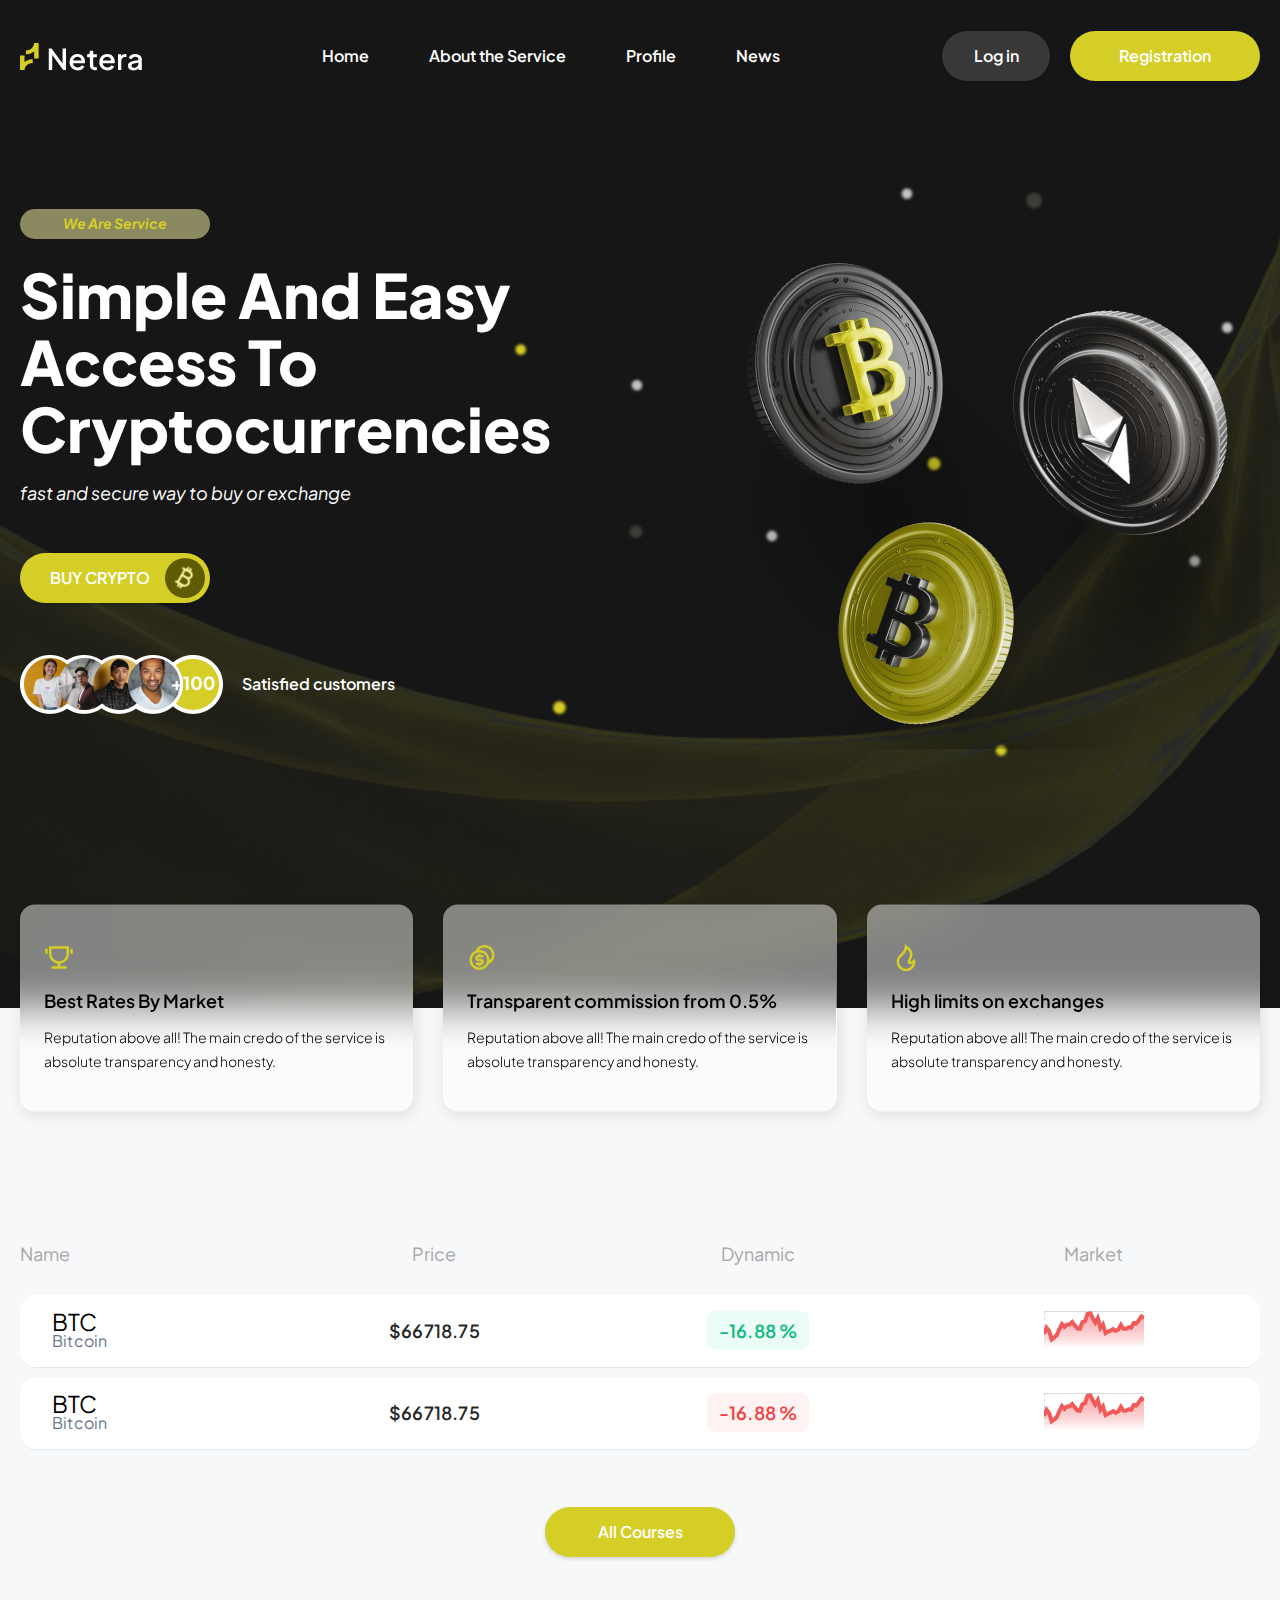
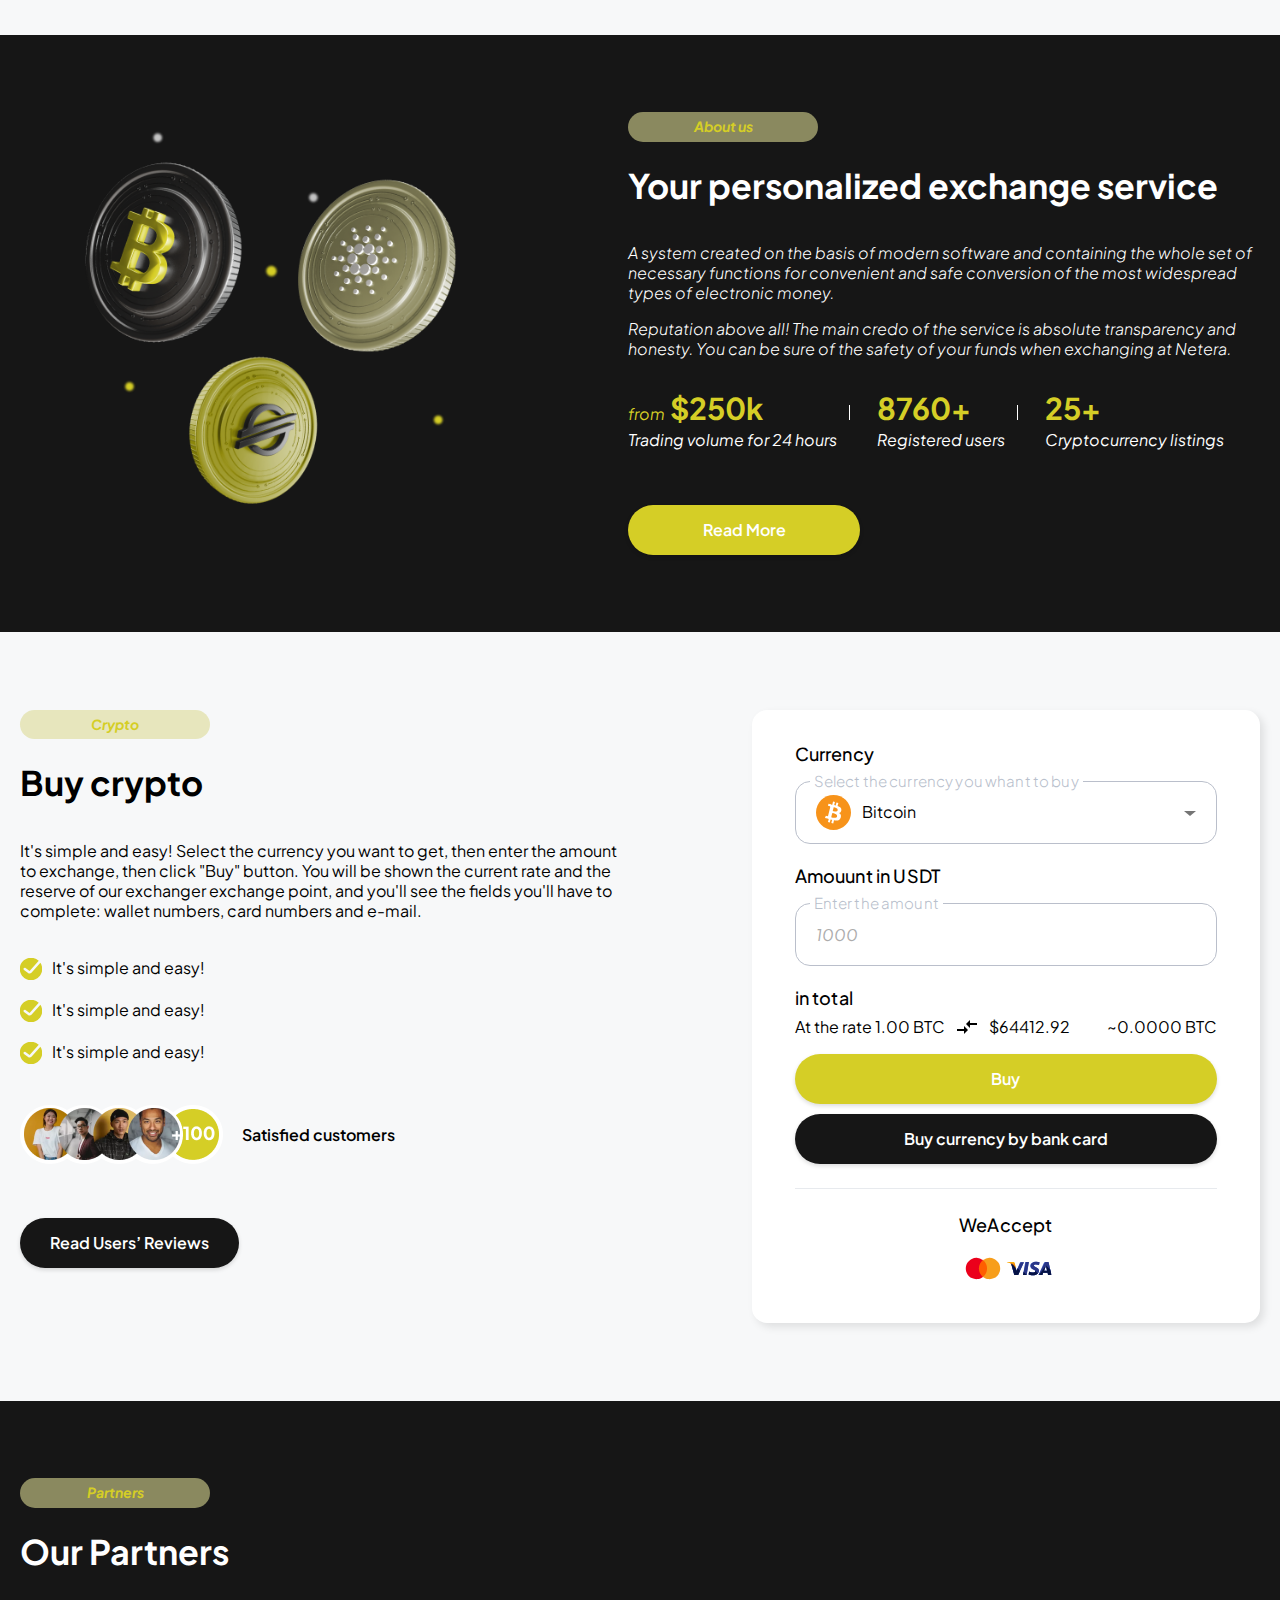
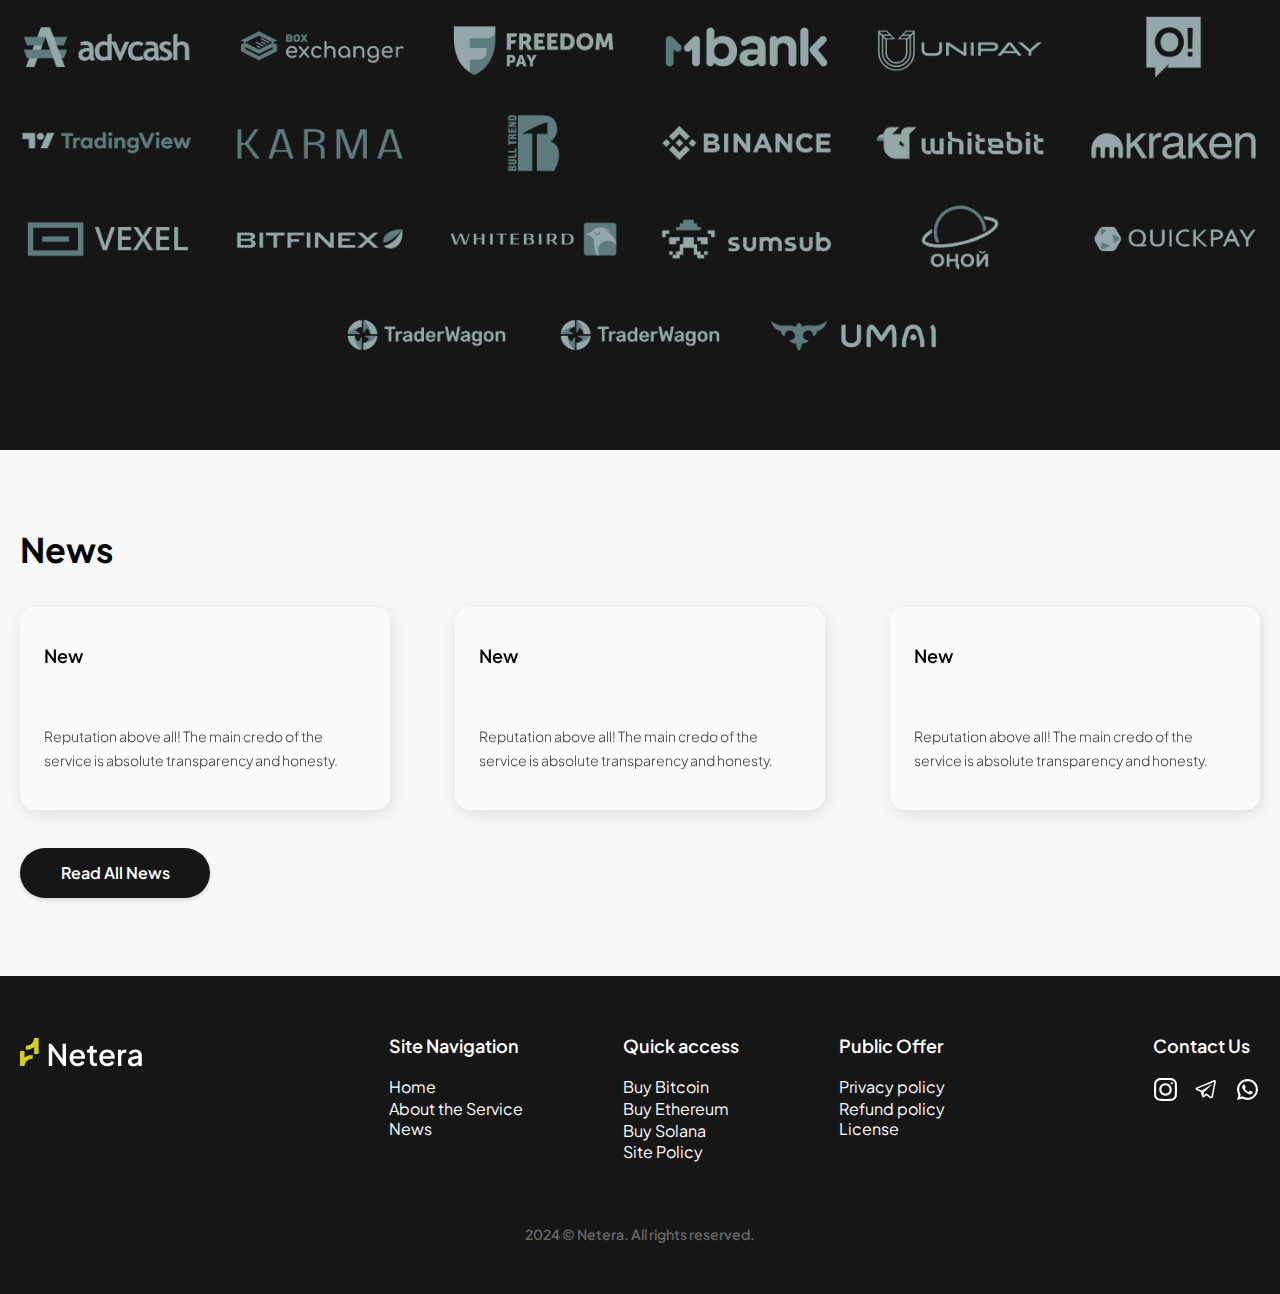
==== index.html @ 4fa1f3eb "first commit" ====
<!DOCTYPE html>

<head>
    <title>Netera</title>
    <meta name="viewport" content="width=device-width initial-scale=1.0 shrink-to-fit=no" charset="utf-8">
    <meta name="description" content="">

    <link rel="canonical" href="" />
    <link rel="stylesheet" href="assets/css/font.css">
    <link rel="stylesheet" href="assets/css/style.css">

</head>

<body>
    <header class="header nav-block">
        <div class="container">
            <div class="header__wrap w-100 d-flex al-center jc-sb">
                <a class="logo d-flex al-center" href="/">
                    <img src="assets/images/logo/logo.svg" title="" alt="" class="logo-img" />
                </a>
                <div class="menu-wrap">
                    <a href="/index.html" class="logo visible-m">
                        <img src="assets/images/logo/logo.svg" title="" alt="" class="logo-pic">
                    </a>

                    <div class="menu__inner d-flex jc-sb">
                        <nav class="menu">
                            <ul class="menu-list d-flex al-center">
                                <li class="menu-item"><a href="/index.html" class="menu-item__link">Home</a></li>
                                <li class="menu-item"><a href="/about.html" class="menu-item__link">About the
                                        Service</a>
                                </li>
                                <li class="menu-item"><a href="/profile.html" class="menu-item__link">Profile</a></li>
                                <li class="menu-item"><a href="#!" class="menu-item__link">News</a></li>
                            </ul>
                        </nav>
                        <div class="header__nav-close header-close">
                            <span class="header__nav-close-line close-line"></span>
                            <span class="header__nav-close-line close-line"></span>
                        </div>
                    </div>
                    <div class="btns-wrap visible-m">
                        <a href="/login.html" class="btn btn-login">
                            Log in
                        </a>
                        <a href="/registration.html" class="btn btn--yellow">
                            Registration
                        </a>
                    </div>
                </div>
                <div class="btns-wrap hidden-m">
                    <a href="/login.html" class="btn btn-login">
                        Log in
                    </a>
                    <a href="/registration.html" class="btn btn--yellow">
                        Registration
                    </a>
                </div>
                <div class="header__burger burger">
                    <span></span>
                </div>
            </div>
        </div>
    </header>

    <main class="page page-main">
        <section class="section section-top">
            <div class="container">
                <div class="section-top__inner d-flex">
                    <div class="section-top__col col-41 col-100-m">
                        <div class="subtitle">
                            We Are Service
                        </div>
                        <h1 class="section-top__title">Simple and easy access to cryptocurrencies</h1>
                        <div class="section-top__text">
                            fast and secure way to buy or exchange
                        </div>
                        <a href="#buy-crypto" class="btn btn--yellow btn--crypto">
                            BUY CRYPTO
                        </a>
                        <div class="customers__wrap d-flex al-center">
                            <div class="customers__pic-wrap">
                                <img src="assets/images/main-page/customers.png" alt="" title="">
                            </div>
                            <div class="customers__text"> Satisfied customers
                            </div>
                        </div>
                    </div>
                    <div class="section-top__col col-59 col-100-m">
                        <img src="assets/images/main-page/coins.png" alt="" title="">
                    </div>
                </div>
            </div>
        </section>

        <section class="section section-tizers theme-light">
            <div class="container">
                <div class="section-tizer__inner tizers-wrap">
                    <div class="tizer-item card d-flex jc-center col-100-m">
                        <div class="tizer-item__pic-wrap">
                            <svg width="30" height="30" viewBox="0 0 30 30" fill="none"
                                xmlns="http://www.w3.org/2000/svg">
                                <g clip-path="url(#clip0_40_122)">
                                    <path
                                        d="M16.25 21.1725V23.75H22.5V26.25H7.5V23.75H13.75V21.1725C11.3334 20.8678 9.11102 19.6916 7.5 17.8647C5.88898 16.0378 5.00004 13.6858 5 11.25V3.75H25V11.25C25 13.6858 24.111 16.0378 22.5 17.8647C20.889 19.6916 18.6666 20.8678 16.25 21.1725ZM7.5 6.25V11.25C7.5 13.2391 8.29018 15.1468 9.6967 16.5533C11.1032 17.9598 13.0109 18.75 15 18.75C16.9891 18.75 18.8968 17.9598 20.3033 16.5533C21.7098 15.1468 22.5 13.2391 22.5 11.25V6.25H7.5ZM1.25 6.25H3.75V11.25H1.25V6.25ZM26.25 6.25H28.75V11.25H26.25V6.25Z"
                                        fill="#D5CE26" />
                                </g>
                                <defs>
                                    <clipPath id="clip0_40_122">
                                        <rect width="30" height="30" fill="white" />
                                    </clipPath>
                                </defs>
                            </svg>
                        </div>
                        <div class="tizer-item__title">
                            Best Rates By Market
                        </div>
                        <div class="tizer-item__text">
                            Reputation above all! The main credo of the service is absolute transparency and honesty.
                        </div>
                    </div>
                    <div class="tizer-item card d-flex jc-center col-100-m">
                        <div class="tizer-item__pic-wrap">
                            <svg width="30" height="30" viewBox="0 0 30 30" fill="none"
                                xmlns="http://www.w3.org/2000/svg">
                                <g clip-path="url(#clip0_40_126)">
                                    <path
                                        d="M17.5 2.5C19.7874 2.49891 22.0061 3.28208 23.786 4.71891C25.5659 6.15573 26.7994 8.15935 27.2808 10.3956C27.7622 12.6318 27.4623 14.9655 26.4313 17.0074C25.4002 19.0493 23.7003 20.6761 21.615 21.6163C20.9484 23.0899 19.9344 24.3799 18.6598 25.3755C17.3852 26.3712 15.8882 27.0429 14.297 27.3329C12.7058 27.623 11.0681 27.5228 9.52416 27.0409C7.98024 26.559 6.57625 25.7098 5.43259 24.5661C4.28894 23.4225 3.43975 22.0185 2.95785 20.4745C2.47595 18.9306 2.37573 17.2929 2.66578 15.7017C2.95583 14.1106 3.62749 12.6135 4.62317 11.3389C5.61884 10.0644 6.90882 9.05031 8.38245 8.38375C9.17513 6.62986 10.4569 5.14188 12.0741 4.09826C13.6913 3.05464 15.5753 2.4997 17.5 2.5ZM12.5 10C11.515 10 10.5398 10.194 9.62983 10.5709C8.71989 10.9478 7.89309 11.5003 7.19665 12.1967C6.50021 12.8931 5.94777 13.7199 5.57086 14.6299C5.19395 15.5398 4.99996 16.5151 4.99996 17.5C4.99996 18.4849 5.19395 19.4602 5.57086 20.3701C5.94777 21.2801 6.50021 22.1069 7.19665 22.8033C7.89309 23.4997 8.71989 24.0522 9.62983 24.4291C10.5398 24.806 11.515 25 12.5 25C14.4891 25 16.3967 24.2098 17.8033 22.8033C19.2098 21.3968 20 19.4891 20 17.5C20 15.5109 19.2098 13.6032 17.8033 12.1967C16.3967 10.7902 14.4891 10 12.5 10ZM13.75 11.25V12.5H16.25V15H11.25C11.0938 14.9997 10.9431 15.0579 10.8277 15.1631C10.7123 15.2684 10.6405 15.413 10.6264 15.5685C10.6122 15.7241 10.6569 15.8793 10.7515 16.0035C10.8461 16.1278 10.9838 16.2122 11.1375 16.24L11.25 16.25H13.75C14.5788 16.25 15.3736 16.5792 15.9597 17.1653C16.5457 17.7513 16.875 18.5462 16.875 19.375C16.875 20.2038 16.5457 20.9987 15.9597 21.5847C15.3736 22.1708 14.5788 22.5 13.75 22.5V23.75H11.25V22.5H8.74995V20H13.75C13.9061 20.0003 14.0568 19.9421 14.1722 19.8369C14.2876 19.7316 14.3594 19.587 14.3735 19.4315C14.3877 19.2759 14.343 19.1207 14.2484 18.9965C14.1538 18.8722 14.0161 18.7878 13.8625 18.76L13.75 18.75H11.25C10.4212 18.75 9.6263 18.4208 9.04025 17.8347C8.4542 17.2487 8.12495 16.4538 8.12495 15.625C8.12495 14.7962 8.4542 14.0013 9.04025 13.4153C9.6263 12.8292 10.4212 12.5 11.25 12.5V11.25H13.75ZM17.5 5C16.4408 4.99876 15.3935 5.22243 14.4272 5.6562C13.461 6.08998 12.5979 6.72397 11.895 7.51625C13.3078 7.43048 14.7227 7.64562 16.0462 8.14743C17.3697 8.64925 18.5716 9.42631 19.5724 10.4272C20.5732 11.4281 21.3501 12.6301 21.8518 13.9537C22.3534 15.2772 22.5684 16.6922 22.4825 18.105C23.619 17.0945 24.4215 15.7624 24.7835 14.2854C25.1455 12.8083 25.0499 11.2561 24.5095 9.83465C23.969 8.41316 23.0092 7.18955 21.7574 6.3261C20.5055 5.46266 19.0207 5.00018 17.5 5Z"
                                        fill="#D5CE26" />
                                </g>
                                <defs>
                                    <clipPath id="clip0_40_126">
                                        <rect width="30" height="30" fill="white" />
                                    </clipPath>
                                </defs>
                            </svg>
                        </div>
                        <div class="tizer-item__title">
                            Transparent commission from 0.5%
                        </div>
                        <div class="tizer-item__text">
                            Reputation above all! The main credo of the service is absolute transparency and honesty.
                        </div>
                    </div>
                    <div class="tizer-item card d-flex jc-center col-100-m">
                        <div class="tizer-item__pic-wrap">
                            <svg width="30" height="30" viewBox="0 0 30 30" fill="none"
                                xmlns="http://www.w3.org/2000/svg">
                                <g clip-path="url(#clip0_40_130)">
                                    <path
                                        d="M14.9999 28.75C17.4863 28.75 19.8709 27.7623 21.6291 26.0041C23.3872 24.246 24.3749 21.8614 24.3749 19.375C24.3749 18.2925 24.0874 17.2537 23.7499 16.2875C21.6662 18.3462 20.0837 19.375 18.9999 19.375C23.9937 10.625 21.2499 6.875 13.7499 1.875C14.3749 8.125 10.2549 10.9675 8.57743 12.5462C7.20909 13.8333 6.25898 15.5018 5.85029 17.3354C5.4416 19.169 5.59317 21.083 6.28537 22.8294C6.97756 24.5758 8.17845 26.0739 9.73232 27.1296C11.2862 28.1853 13.1214 28.7498 14.9999 28.75ZM15.8874 6.54375C19.9387 9.98125 19.9587 12.6525 16.8287 18.1362C15.8774 19.8025 17.0812 21.875 18.9999 21.875C19.8599 21.875 20.7299 21.625 21.6487 21.1312C21.3764 22.16 20.8689 23.1114 20.1664 23.9107C19.4638 24.71 18.5853 25.3353 17.6 25.7373C16.6147 26.1394 15.5496 26.3072 14.4884 26.2276C13.4272 26.148 12.399 25.8232 11.4847 25.2786C10.5704 24.7341 9.795 23.9848 9.21954 23.0896C8.64408 22.1945 8.28428 21.178 8.16846 20.1201C8.05264 19.0623 8.18397 17.992 8.5521 16.9935C8.92024 15.9951 9.51513 15.0957 10.2899 14.3662C10.4474 14.2187 11.2462 13.51 11.2812 13.4787C11.8112 13.0037 12.2474 12.5825 12.6787 12.1212C14.2162 10.4737 15.3212 8.64625 15.8862 6.54375H15.8874Z"
                                        fill="#D5CE26" />
                                </g>
                                <defs>
                                    <clipPath id="clip0_40_130">
                                        <rect width="30" height="30" fill="white" />
                                    </clipPath>
                                </defs>
                            </svg>
                        </div>
                        <div class="tizer-item__title">
                            High limits on exchanges
                        </div>
                        <div class="tizer-item__text">
                            Reputation above all! The main credo of the service is absolute transparency and honesty.
                        </div>
                    </div>
                </div>
            </div>
        </section>

        <section class="section section-courses theme-light">
            <div class="container">
                <div class="section-courses__inner">
                    <div class="section-courses__table-wrap">
                        <table class="table-courses">
                            <thead>
                                <tr class="">
                                    <th class="table-courses__title">Name</th>
                                    <th class="table-courses__title">Price</th>
                                    <th class="table-courses__title">Dynamic</th>
                                    <th class="table-courses__title">Market</th>
                                </tr>
                            </thead>
                            <tbody>
                                <tr>
                                    <td>
                                        <a href="#!" class="table-courses__name-wrap d-flex">
                                            <div class="table-courses__pic-wrap"><img
                                                    src="https://api.netex.kg/uploads/icons/methods/btc.svg" alt="">
                                            </div>
                                            <div class="table-courses__name-inner">
                                                <span>BTC</span>
                                                Bitcoin
                                            </div>
                                        </a>
                                    </td>
                                    <td>
                                        <p class="table-courses__price">$66718.75</p>
                                    </td>
                                    <td>
                                        <p class="table-courses__dinamic green">-16.88 %</p>
                                    </td>
                                    <td class="schedule">
                                        <svg id="SvgjsSvg1001" width="100" height="37"
                                            xmlns="http://www.w3.org/2000/svg" version="1.1"
                                            xmlns:xlink="http://www.w3.org/1999/xlink" xmlns:svgjs="http://svgjs.dev"
                                            class="apexcharts-svg" xmlns:data="ApexChartsNS" transform="translate(0, 0)"
                                            style="background: transparent;">
                                            <g id="SvgjsG1003" class="apexcharts-inner apexcharts-graphical"
                                                transform="translate(0, 0)">
                                                <defs id="SvgjsDefs1002">
                                                    <clipPath id="gridRectMaskxze1q8pul">
                                                        <rect id="SvgjsRect1009" width="108" height="41" x="-4" y="-2"
                                                            rx="0" ry="0" opacity="1" stroke-width="0" stroke="none"
                                                            stroke-dasharray="0" fill="#fff"></rect>
                                                    </clipPath>
                                                    <clipPath id="forecastMaskxze1q8pul"></clipPath>
                                                    <clipPath id="nonForecastMaskxze1q8pul"></clipPath>
                                                    <clipPath id="gridRectMarkerMaskxze1q8pul">
                                                        <rect id="SvgjsRect1010" width="104" height="41" x="-2" y="-2"
                                                            rx="0" ry="0" opacity="1" stroke-width="0" stroke="none"
                                                            stroke-dasharray="0" fill="#fff"></rect>
                                                    </clipPath>
                                                    <linearGradient id="SvgjsLinearGradient1015" x1="0" y1="0" x2="0"
                                                        y2="1">
                                                        <stop id="SvgjsStop1016" stop-opacity="0.7"
                                                            stop-color="rgba(241,90,90,0.7)" offset="0"></stop>
                                                        <stop id="SvgjsStop1017" stop-opacity="0.9"
                                                            stop-color="rgba(255,255,255,0.9)" offset="1"></stop>
                                                        <stop id="SvgjsStop1018" stop-opacity="0.9"
                                                            stop-color="rgba(255,255,255,0.9)" offset="1"></stop>
                                                    </linearGradient>
                                                </defs>
                                                <line id="SvgjsLine1008" x1="0" y1="0" x2="0" y2="37" stroke="#b6b6b6"
                                                    stroke-dasharray="3" stroke-linecap="butt"
                                                    class="apexcharts-xcrosshairs" x="0" y="0" width="1" height="37"
                                                    fill="#b1b9c4" filter="none" fill-opacity="0.9" stroke-width="1">
                                                </line>
                                                <g id="SvgjsG1021" class="apexcharts-xaxis" transform="translate(0, 0)">
                                                    <g id="SvgjsG1022" class="apexcharts-xaxis-texts-g"
                                                        transform="translate(0, 4)"></g>
                                                </g>
                                                <g id="SvgjsG1064" class="apexcharts-grid">
                                                    <g id="SvgjsG1065" class="apexcharts-gridlines-horizontal"
                                                        style="display: none;">
                                                        <line id="SvgjsLine1067" x1="0" y1="0" x2="100" y2="0"
                                                            stroke="#e0e0e0" stroke-dasharray="0" stroke-linecap="butt"
                                                            class="apexcharts-gridline"></line>
                                                        <line id="SvgjsLine1068" x1="0" y1="7.4" x2="100" y2="7.4"
                                                            stroke="#e0e0e0" stroke-dasharray="0" stroke-linecap="butt"
                                                            class="apexcharts-gridline"></line>
                                                        <line id="SvgjsLine1069" x1="0" y1="14.8" x2="100" y2="14.8"
                                                            stroke="#e0e0e0" stroke-dasharray="0" stroke-linecap="butt"
                                                            class="apexcharts-gridline"></line>
                                                        <line id="SvgjsLine1070" x1="0" y1="22.200000000000003" x2="100"
                                                            y2="22.200000000000003" stroke="#e0e0e0"
                                                            stroke-dasharray="0" stroke-linecap="butt"
                                                            class="apexcharts-gridline"></line>
                                                        <line id="SvgjsLine1071" x1="0" y1="29.6" x2="100" y2="29.6"
                                                            stroke="#e0e0e0" stroke-dasharray="0" stroke-linecap="butt"
                                                            class="apexcharts-gridline"></line>
                                                        <line id="SvgjsLine1072" x1="0" y1="37" x2="100" y2="37"
                                                            stroke="#e0e0e0" stroke-dasharray="0" stroke-linecap="butt"
                                                            class="apexcharts-gridline"></line>
                                                    </g>
                                                    <g id="SvgjsG1066" class="apexcharts-gridlines-vertical"
                                                        style="display: none;"></g>
                                                    <line id="SvgjsLine1074" x1="0" y1="37" x2="100" y2="37"
                                                        stroke="transparent" stroke-dasharray="0" stroke-linecap="butt">
                                                    </line>
                                                    <line id="SvgjsLine1073" x1="0" y1="1" x2="0" y2="37"
                                                        stroke="transparent" stroke-dasharray="0" stroke-linecap="butt">
                                                    </line>
                                                </g>
                                                <g id="SvgjsG1011"
                                                    class="apexcharts-area-series apexcharts-plot-series">
                                                    <g id="SvgjsG1012" class="apexcharts-series" seriesName="price"
                                                        data:longestSeries="true" rel="1" data:realIndex="0">
                                                        <path id="SvgjsPath1019"
                                                            d="M0 37L0 23.076160000000527L2.564102564102564 16.82611999999972L5.128205128205128 20.193119999999908L7.692307692307692 28.36124000000018L10.256410256410255 26.440200000000914L12.82051282051282 24.03668000000107L15.384615384615383 17.999760000000606L17.94871794871795 12.978119999999763L20.51282051282051 15.864120000000185L23.076923076923077 13.45911999999953L25.64102564102564 13.45911999999953L28.205128205128204 11.052639999999883L30.769230769230766 14.421120000000883L33.333333333333336 17.308600000000297L35.8974358974359 17.788120000001072L38.46153846153846 11.052639999999883L41.02564102564102 10.090640000000349L43.58974358974359 2.8711999999995896L46.15384615384615 1.9077199999992445L48.717948717948715 7.204639999999927L51.28205128205128 11.535120000000461L53.84615384615385 7.203159999999116L56.41025641025641 16.82611999999972L58.97435897435897 13.45911999999953L61.53846153846153 22.115639999999985L64.1025641025641 20.674119999999675L66.66666666666667 19.71063999999933L69.23076923076923 18.17735999999968L71.7948717948718 19.71063999999933L74.35897435897435 18.529599999999846L76.92307692307692 13.940120000001116L79.48717948717949 17.78664000000026L82.05128205128204 17.788120000001072L84.61538461538461 16.346599999998944L87.17948717948718 16.82611999999972L89.74358974358974 12.016120000000228L92.3076923076923 12.497119999999995L94.87179487179486 9.128640000000814L97.43589743589743 5.447879999999714L100 7.203159999999116C100 7.203159999999116 100 37 100 37M100 7.203159999999116C100 7.203159999999116 100 7.203159999999116 100 7.203159999999116 "
                                                            fill="url(#SvgjsLinearGradient1015)" fill-opacity="1"
                                                            stroke-opacity="1" stroke-linecap="butt" stroke-width="0"
                                                            stroke-dasharray="0" class="apexcharts-area" index="0"
                                                            clip-path="url(#gridRectMaskxze1q8pul)"
                                                            pathTo="M 0 37L 0 23.076160000000527L 2.564102564102564 16.82611999999972L 5.128205128205128 20.193119999999908L 7.692307692307692 28.36124000000018L 10.256410256410255 26.440200000000914L 12.82051282051282 24.03668000000107L 15.384615384615383 17.999760000000606L 17.94871794871795 12.978119999999763L 20.51282051282051 15.864120000000185L 23.076923076923077 13.45911999999953L 25.64102564102564 13.45911999999953L 28.205128205128204 11.052639999999883L 30.769230769230766 14.421120000000883L 33.333333333333336 17.308600000000297L 35.8974358974359 17.788120000001072L 38.46153846153846 11.052639999999883L 41.02564102564102 10.090640000000349L 43.58974358974359 2.8711999999995896L 46.15384615384615 1.9077199999992445L 48.717948717948715 7.204639999999927L 51.28205128205128 11.535120000000461L 53.84615384615385 7.203159999999116L 56.41025641025641 16.82611999999972L 58.97435897435897 13.45911999999953L 61.53846153846153 22.115639999999985L 64.1025641025641 20.674119999999675L 66.66666666666667 19.71063999999933L 69.23076923076923 18.17735999999968L 71.7948717948718 19.71063999999933L 74.35897435897435 18.529599999999846L 76.92307692307692 13.940120000001116L 79.48717948717949 17.78664000000026L 82.05128205128204 17.788120000001072L 84.61538461538461 16.346599999998944L 87.17948717948718 16.82611999999972L 89.74358974358974 12.016120000000228L 92.3076923076923 12.497119999999995L 94.87179487179486 9.128640000000814L 97.43589743589743 5.447879999999714L 100 7.203159999999116L 100 37M 100 7.203159999999116z"
                                                            pathFrom="M -1 9627.4L -1 9627.4L 2.564102564102564 9627.4L 5.128205128205128 9627.4L 7.692307692307692 9627.4L 10.256410256410255 9627.4L 12.82051282051282 9627.4L 15.384615384615383 9627.4L 17.94871794871795 9627.4L 20.51282051282051 9627.4L 23.076923076923077 9627.4L 25.64102564102564 9627.4L 28.205128205128204 9627.4L 30.769230769230766 9627.4L 33.333333333333336 9627.4L 35.8974358974359 9627.4L 38.46153846153846 9627.4L 41.02564102564102 9627.4L 43.58974358974359 9627.4L 46.15384615384615 9627.4L 48.717948717948715 9627.4L 51.28205128205128 9627.4L 53.84615384615385 9627.4L 56.41025641025641 9627.4L 58.97435897435897 9627.4L 61.53846153846153 9627.4L 64.1025641025641 9627.4L 66.66666666666667 9627.4L 69.23076923076923 9627.4L 71.7948717948718 9627.4L 74.35897435897435 9627.4L 76.92307692307692 9627.4L 79.48717948717949 9627.4L 82.05128205128204 9627.4L 84.61538461538461 9627.4L 87.17948717948718 9627.4L 89.74358974358974 9627.4L 92.3076923076923 9627.4L 94.87179487179486 9627.4L 97.43589743589743 9627.4L 100 9627.4">
                                                        </path>
                                                        <path id="SvgjsPath1020"
                                                            d="M0 23.076160000000527L2.564102564102564 16.82611999999972L5.128205128205128 20.193119999999908L7.692307692307692 28.36124000000018L10.256410256410255 26.440200000000914L12.82051282051282 24.03668000000107L15.384615384615383 17.999760000000606L17.94871794871795 12.978119999999763L20.51282051282051 15.864120000000185L23.076923076923077 13.45911999999953L25.64102564102564 13.45911999999953L28.205128205128204 11.052639999999883L30.769230769230766 14.421120000000883L33.333333333333336 17.308600000000297L35.8974358974359 17.788120000001072L38.46153846153846 11.052639999999883L41.02564102564102 10.090640000000349L43.58974358974359 2.8711999999995896L46.15384615384615 1.9077199999992445L48.717948717948715 7.204639999999927L51.28205128205128 11.535120000000461L53.84615384615385 7.203159999999116L56.41025641025641 16.82611999999972L58.97435897435897 13.45911999999953L61.53846153846153 22.115639999999985L64.1025641025641 20.674119999999675L66.66666666666667 19.71063999999933L69.23076923076923 18.17735999999968L71.7948717948718 19.71063999999933L74.35897435897435 18.529599999999846L76.92307692307692 13.940120000001116L79.48717948717949 17.78664000000026L82.05128205128204 17.788120000001072L84.61538461538461 16.346599999998944L87.17948717948718 16.82611999999972L89.74358974358974 12.016120000000228L92.3076923076923 12.497119999999995L94.87179487179486 9.128640000000814L97.43589743589743 5.447879999999714L100 7.203159999999116C100 7.203159999999116 100 7.203159999999116 100 7.203159999999116 "
                                                            fill="none" fill-opacity="1" stroke="#f15a5a"
                                                            stroke-opacity="1" stroke-linecap="butt" stroke-width="4"
                                                            stroke-dasharray="0" class="apexcharts-area" index="0"
                                                            clip-path="url(#gridRectMaskxze1q8pul)"
                                                            pathTo="M 0 23.076160000000527L 2.564102564102564 16.82611999999972L 5.128205128205128 20.193119999999908L 7.692307692307692 28.36124000000018L 10.256410256410255 26.440200000000914L 12.82051282051282 24.03668000000107L 15.384615384615383 17.999760000000606L 17.94871794871795 12.978119999999763L 20.51282051282051 15.864120000000185L 23.076923076923077 13.45911999999953L 25.64102564102564 13.45911999999953L 28.205128205128204 11.052639999999883L 30.769230769230766 14.421120000000883L 33.333333333333336 17.308600000000297L 35.8974358974359 17.788120000001072L 38.46153846153846 11.052639999999883L 41.02564102564102 10.090640000000349L 43.58974358974359 2.8711999999995896L 46.15384615384615 1.9077199999992445L 48.717948717948715 7.204639999999927L 51.28205128205128 11.535120000000461L 53.84615384615385 7.203159999999116L 56.41025641025641 16.82611999999972L 58.97435897435897 13.45911999999953L 61.53846153846153 22.115639999999985L 64.1025641025641 20.674119999999675L 66.66666666666667 19.71063999999933L 69.23076923076923 18.17735999999968L 71.7948717948718 19.71063999999933L 74.35897435897435 18.529599999999846L 76.92307692307692 13.940120000001116L 79.48717948717949 17.78664000000026L 82.05128205128204 17.788120000001072L 84.61538461538461 16.346599999998944L 87.17948717948718 16.82611999999972L 89.74358974358974 12.016120000000228L 92.3076923076923 12.497119999999995L 94.87179487179486 9.128640000000814L 97.43589743589743 5.447879999999714L 100 7.203159999999116"
                                                            pathFrom="M -1 9627.4L -1 9627.4L 2.564102564102564 9627.4L 5.128205128205128 9627.4L 7.692307692307692 9627.4L 10.256410256410255 9627.4L 12.82051282051282 9627.4L 15.384615384615383 9627.4L 17.94871794871795 9627.4L 20.51282051282051 9627.4L 23.076923076923077 9627.4L 25.64102564102564 9627.4L 28.205128205128204 9627.4L 30.769230769230766 9627.4L 33.333333333333336 9627.4L 35.8974358974359 9627.4L 38.46153846153846 9627.4L 41.02564102564102 9627.4L 43.58974358974359 9627.4L 46.15384615384615 9627.4L 48.717948717948715 9627.4L 51.28205128205128 9627.4L 53.84615384615385 9627.4L 56.41025641025641 9627.4L 58.97435897435897 9627.4L 61.53846153846153 9627.4L 64.1025641025641 9627.4L 66.66666666666667 9627.4L 69.23076923076923 9627.4L 71.7948717948718 9627.4L 74.35897435897435 9627.4L 76.92307692307692 9627.4L 79.48717948717949 9627.4L 82.05128205128204 9627.4L 84.61538461538461 9627.4L 87.17948717948718 9627.4L 89.74358974358974 9627.4L 92.3076923076923 9627.4L 94.87179487179486 9627.4L 97.43589743589743 9627.4L 100 9627.4">
                                                        </path>
                                                        <g id="SvgjsG1013" class="apexcharts-series-markers-wrap"
                                                            data:realIndex="0"></g>
                                                    </g>
                                                    <g id="SvgjsG1014" class="apexcharts-datalabels" data:realIndex="0">
                                                    </g>
                                                </g>
                                                <line id="SvgjsLine1075" x1="0" y1="0" x2="100" y2="0" stroke="#b6b6b6"
                                                    stroke-dasharray="0" stroke-width="1" stroke-linecap="butt"
                                                    class="apexcharts-ycrosshairs"></line>
                                                <line id="SvgjsLine1076" x1="0" y1="0" x2="100" y2="0"
                                                    stroke-dasharray="0" stroke-width="0" stroke-linecap="butt"
                                                    class="apexcharts-ycrosshairs-hidden"></line>
                                                <g id="SvgjsG1077" class="apexcharts-yaxis-annotations"></g>
                                                <g id="SvgjsG1078" class="apexcharts-xaxis-annotations"></g>
                                                <g id="SvgjsG1079" class="apexcharts-point-annotations"></g>
                                            </g>
                                            <rect id="SvgjsRect1007" width="0" height="0" x="0" y="0" rx="0" ry="0"
                                                opacity="1" stroke-width="0" stroke="none" stroke-dasharray="0"
                                                fill="#fefefe"></rect>
                                            <g id="SvgjsG1063" class="apexcharts-yaxis" rel="0"
                                                transform="translate(-18, 0)"></g>
                                            <g id="SvgjsG1004" class="apexcharts-annotations"></g>
                                        </svg>
                                    </td>
                                </tr>
                                <tr>
                                    <td>
                                        <a href="#!" class="table-courses__name-wrap d-flex">
                                            <div class="table-courses__pic-wrap"><img
                                                    src="https://api.netex.kg/uploads/icons/methods/btc.svg" alt="">
                                            </div>
                                            <div class="table-courses__name-inner">
                                                <span>BTC</span>
                                                Bitcoin
                                            </div>
                                        </a>
                                    </td>
                                    <td>
                                        <p class="table-courses__price">$66718.75</p>
                                    </td>
                                    <td>
                                        <p class="table-courses__dinamic red">-16.88 %</p>
                                    </td>
                                    <td class="schedule">
                                        <svg id="SvgjsSvg1001" width="100" height="37"
                                            xmlns="http://www.w3.org/2000/svg" version="1.1"
                                            xmlns:xlink="http://www.w3.org/1999/xlink" xmlns:svgjs="http://svgjs.dev"
                                            class="apexcharts-svg" xmlns:data="ApexChartsNS" transform="translate(0, 0)"
                                            style="background: transparent;">
                                            <g id="SvgjsG1003" class="apexcharts-inner apexcharts-graphical"
                                                transform="translate(0, 0)">
                                                <defs id="SvgjsDefs1002">
                                                    <clipPath id="gridRectMaskxze1q8pul">
                                                        <rect id="SvgjsRect1009" width="108" height="41" x="-4" y="-2"
                                                            rx="0" ry="0" opacity="1" stroke-width="0" stroke="none"
                                                            stroke-dasharray="0" fill="#fff"></rect>
                                                    </clipPath>
                                                    <clipPath id="forecastMaskxze1q8pul"></clipPath>
                                                    <clipPath id="nonForecastMaskxze1q8pul"></clipPath>
                                                    <clipPath id="gridRectMarkerMaskxze1q8pul">
                                                        <rect id="SvgjsRect1010" width="104" height="41" x="-2" y="-2"
                                                            rx="0" ry="0" opacity="1" stroke-width="0" stroke="none"
                                                            stroke-dasharray="0" fill="#fff"></rect>
                                                    </clipPath>
                                                    <linearGradient id="SvgjsLinearGradient1015" x1="0" y1="0" x2="0"
                                                        y2="1">
                                                        <stop id="SvgjsStop1016" stop-opacity="0.7"
                                                            stop-color="rgba(241,90,90,0.7)" offset="0"></stop>
                                                        <stop id="SvgjsStop1017" stop-opacity="0.9"
                                                            stop-color="rgba(255,255,255,0.9)" offset="1"></stop>
                                                        <stop id="SvgjsStop1018" stop-opacity="0.9"
                                                            stop-color="rgba(255,255,255,0.9)" offset="1"></stop>
                                                    </linearGradient>
                                                </defs>
                                                <line id="SvgjsLine1008" x1="0" y1="0" x2="0" y2="37" stroke="#b6b6b6"
                                                    stroke-dasharray="3" stroke-linecap="butt"
                                                    class="apexcharts-xcrosshairs" x="0" y="0" width="1" height="37"
                                                    fill="#b1b9c4" filter="none" fill-opacity="0.9" stroke-width="1">
                                                </line>
                                                <g id="SvgjsG1021" class="apexcharts-xaxis" transform="translate(0, 0)">
                                                    <g id="SvgjsG1022" class="apexcharts-xaxis-texts-g"
                                                        transform="translate(0, 4)"></g>
                                                </g>
                                                <g id="SvgjsG1064" class="apexcharts-grid">
                                                    <g id="SvgjsG1065" class="apexcharts-gridlines-horizontal"
                                                        style="display: none;">
                                                        <line id="SvgjsLine1067" x1="0" y1="0" x2="100" y2="0"
                                                            stroke="#e0e0e0" stroke-dasharray="0" stroke-linecap="butt"
                                                            class="apexcharts-gridline"></line>
                                                        <line id="SvgjsLine1068" x1="0" y1="7.4" x2="100" y2="7.4"
                                                            stroke="#e0e0e0" stroke-dasharray="0" stroke-linecap="butt"
                                                            class="apexcharts-gridline"></line>
                                                        <line id="SvgjsLine1069" x1="0" y1="14.8" x2="100" y2="14.8"
                                                            stroke="#e0e0e0" stroke-dasharray="0" stroke-linecap="butt"
                                                            class="apexcharts-gridline"></line>
                                                        <line id="SvgjsLine1070" x1="0" y1="22.200000000000003" x2="100"
                                                            y2="22.200000000000003" stroke="#e0e0e0"
                                                            stroke-dasharray="0" stroke-linecap="butt"
                                                            class="apexcharts-gridline"></line>
                                                        <line id="SvgjsLine1071" x1="0" y1="29.6" x2="100" y2="29.6"
                                                            stroke="#e0e0e0" stroke-dasharray="0" stroke-linecap="butt"
                                                            class="apexcharts-gridline"></line>
                                                        <line id="SvgjsLine1072" x1="0" y1="37" x2="100" y2="37"
                                                            stroke="#e0e0e0" stroke-dasharray="0" stroke-linecap="butt"
                                                            class="apexcharts-gridline"></line>
                                                    </g>
                                                    <g id="SvgjsG1066" class="apexcharts-gridlines-vertical"
                                                        style="display: none;"></g>
                                                    <line id="SvgjsLine1074" x1="0" y1="37" x2="100" y2="37"
                                                        stroke="transparent" stroke-dasharray="0" stroke-linecap="butt">
                                                    </line>
                                                    <line id="SvgjsLine1073" x1="0" y1="1" x2="0" y2="37"
                                                        stroke="transparent" stroke-dasharray="0" stroke-linecap="butt">
                                                    </line>
                                                </g>
                                                <g id="SvgjsG1011"
                                                    class="apexcharts-area-series apexcharts-plot-series">
                                                    <g id="SvgjsG1012" class="apexcharts-series" seriesName="price"
                                                        data:longestSeries="true" rel="1" data:realIndex="0">
                                                        <path id="SvgjsPath1019"
                                                            d="M0 37L0 23.076160000000527L2.564102564102564 16.82611999999972L5.128205128205128 20.193119999999908L7.692307692307692 28.36124000000018L10.256410256410255 26.440200000000914L12.82051282051282 24.03668000000107L15.384615384615383 17.999760000000606L17.94871794871795 12.978119999999763L20.51282051282051 15.864120000000185L23.076923076923077 13.45911999999953L25.64102564102564 13.45911999999953L28.205128205128204 11.052639999999883L30.769230769230766 14.421120000000883L33.333333333333336 17.308600000000297L35.8974358974359 17.788120000001072L38.46153846153846 11.052639999999883L41.02564102564102 10.090640000000349L43.58974358974359 2.8711999999995896L46.15384615384615 1.9077199999992445L48.717948717948715 7.204639999999927L51.28205128205128 11.535120000000461L53.84615384615385 7.203159999999116L56.41025641025641 16.82611999999972L58.97435897435897 13.45911999999953L61.53846153846153 22.115639999999985L64.1025641025641 20.674119999999675L66.66666666666667 19.71063999999933L69.23076923076923 18.17735999999968L71.7948717948718 19.71063999999933L74.35897435897435 18.529599999999846L76.92307692307692 13.940120000001116L79.48717948717949 17.78664000000026L82.05128205128204 17.788120000001072L84.61538461538461 16.346599999998944L87.17948717948718 16.82611999999972L89.74358974358974 12.016120000000228L92.3076923076923 12.497119999999995L94.87179487179486 9.128640000000814L97.43589743589743 5.447879999999714L100 7.203159999999116C100 7.203159999999116 100 37 100 37M100 7.203159999999116C100 7.203159999999116 100 7.203159999999116 100 7.203159999999116 "
                                                            fill="url(#SvgjsLinearGradient1015)" fill-opacity="1"
                                                            stroke-opacity="1" stroke-linecap="butt" stroke-width="0"
                                                            stroke-dasharray="0" class="apexcharts-area" index="0"
                                                            clip-path="url(#gridRectMaskxze1q8pul)"
                                                            pathTo="M 0 37L 0 23.076160000000527L 2.564102564102564 16.82611999999972L 5.128205128205128 20.193119999999908L 7.692307692307692 28.36124000000018L 10.256410256410255 26.440200000000914L 12.82051282051282 24.03668000000107L 15.384615384615383 17.999760000000606L 17.94871794871795 12.978119999999763L 20.51282051282051 15.864120000000185L 23.076923076923077 13.45911999999953L 25.64102564102564 13.45911999999953L 28.205128205128204 11.052639999999883L 30.769230769230766 14.421120000000883L 33.333333333333336 17.308600000000297L 35.8974358974359 17.788120000001072L 38.46153846153846 11.052639999999883L 41.02564102564102 10.090640000000349L 43.58974358974359 2.8711999999995896L 46.15384615384615 1.9077199999992445L 48.717948717948715 7.204639999999927L 51.28205128205128 11.535120000000461L 53.84615384615385 7.203159999999116L 56.41025641025641 16.82611999999972L 58.97435897435897 13.45911999999953L 61.53846153846153 22.115639999999985L 64.1025641025641 20.674119999999675L 66.66666666666667 19.71063999999933L 69.23076923076923 18.17735999999968L 71.7948717948718 19.71063999999933L 74.35897435897435 18.529599999999846L 76.92307692307692 13.940120000001116L 79.48717948717949 17.78664000000026L 82.05128205128204 17.788120000001072L 84.61538461538461 16.346599999998944L 87.17948717948718 16.82611999999972L 89.74358974358974 12.016120000000228L 92.3076923076923 12.497119999999995L 94.87179487179486 9.128640000000814L 97.43589743589743 5.447879999999714L 100 7.203159999999116L 100 37M 100 7.203159999999116z"
                                                            pathFrom="M -1 9627.4L -1 9627.4L 2.564102564102564 9627.4L 5.128205128205128 9627.4L 7.692307692307692 9627.4L 10.256410256410255 9627.4L 12.82051282051282 9627.4L 15.384615384615383 9627.4L 17.94871794871795 9627.4L 20.51282051282051 9627.4L 23.076923076923077 9627.4L 25.64102564102564 9627.4L 28.205128205128204 9627.4L 30.769230769230766 9627.4L 33.333333333333336 9627.4L 35.8974358974359 9627.4L 38.46153846153846 9627.4L 41.02564102564102 9627.4L 43.58974358974359 9627.4L 46.15384615384615 9627.4L 48.717948717948715 9627.4L 51.28205128205128 9627.4L 53.84615384615385 9627.4L 56.41025641025641 9627.4L 58.97435897435897 9627.4L 61.53846153846153 9627.4L 64.1025641025641 9627.4L 66.66666666666667 9627.4L 69.23076923076923 9627.4L 71.7948717948718 9627.4L 74.35897435897435 9627.4L 76.92307692307692 9627.4L 79.48717948717949 9627.4L 82.05128205128204 9627.4L 84.61538461538461 9627.4L 87.17948717948718 9627.4L 89.74358974358974 9627.4L 92.3076923076923 9627.4L 94.87179487179486 9627.4L 97.43589743589743 9627.4L 100 9627.4">
                                                        </path>
                                                        <path id="SvgjsPath1020"
                                                            d="M0 23.076160000000527L2.564102564102564 16.82611999999972L5.128205128205128 20.193119999999908L7.692307692307692 28.36124000000018L10.256410256410255 26.440200000000914L12.82051282051282 24.03668000000107L15.384615384615383 17.999760000000606L17.94871794871795 12.978119999999763L20.51282051282051 15.864120000000185L23.076923076923077 13.45911999999953L25.64102564102564 13.45911999999953L28.205128205128204 11.052639999999883L30.769230769230766 14.421120000000883L33.333333333333336 17.308600000000297L35.8974358974359 17.788120000001072L38.46153846153846 11.052639999999883L41.02564102564102 10.090640000000349L43.58974358974359 2.8711999999995896L46.15384615384615 1.9077199999992445L48.717948717948715 7.204639999999927L51.28205128205128 11.535120000000461L53.84615384615385 7.203159999999116L56.41025641025641 16.82611999999972L58.97435897435897 13.45911999999953L61.53846153846153 22.115639999999985L64.1025641025641 20.674119999999675L66.66666666666667 19.71063999999933L69.23076923076923 18.17735999999968L71.7948717948718 19.71063999999933L74.35897435897435 18.529599999999846L76.92307692307692 13.940120000001116L79.48717948717949 17.78664000000026L82.05128205128204 17.788120000001072L84.61538461538461 16.346599999998944L87.17948717948718 16.82611999999972L89.74358974358974 12.016120000000228L92.3076923076923 12.497119999999995L94.87179487179486 9.128640000000814L97.43589743589743 5.447879999999714L100 7.203159999999116C100 7.203159999999116 100 7.203159999999116 100 7.203159999999116 "
                                                            fill="none" fill-opacity="1" stroke="#f15a5a"
                                                            stroke-opacity="1" stroke-linecap="butt" stroke-width="4"
                                                            stroke-dasharray="0" class="apexcharts-area" index="0"
                                                            clip-path="url(#gridRectMaskxze1q8pul)"
                                                            pathTo="M 0 23.076160000000527L 2.564102564102564 16.82611999999972L 5.128205128205128 20.193119999999908L 7.692307692307692 28.36124000000018L 10.256410256410255 26.440200000000914L 12.82051282051282 24.03668000000107L 15.384615384615383 17.999760000000606L 17.94871794871795 12.978119999999763L 20.51282051282051 15.864120000000185L 23.076923076923077 13.45911999999953L 25.64102564102564 13.45911999999953L 28.205128205128204 11.052639999999883L 30.769230769230766 14.421120000000883L 33.333333333333336 17.308600000000297L 35.8974358974359 17.788120000001072L 38.46153846153846 11.052639999999883L 41.02564102564102 10.090640000000349L 43.58974358974359 2.8711999999995896L 46.15384615384615 1.9077199999992445L 48.717948717948715 7.204639999999927L 51.28205128205128 11.535120000000461L 53.84615384615385 7.203159999999116L 56.41025641025641 16.82611999999972L 58.97435897435897 13.45911999999953L 61.53846153846153 22.115639999999985L 64.1025641025641 20.674119999999675L 66.66666666666667 19.71063999999933L 69.23076923076923 18.17735999999968L 71.7948717948718 19.71063999999933L 74.35897435897435 18.529599999999846L 76.92307692307692 13.940120000001116L 79.48717948717949 17.78664000000026L 82.05128205128204 17.788120000001072L 84.61538461538461 16.346599999998944L 87.17948717948718 16.82611999999972L 89.74358974358974 12.016120000000228L 92.3076923076923 12.497119999999995L 94.87179487179486 9.128640000000814L 97.43589743589743 5.447879999999714L 100 7.203159999999116"
                                                            pathFrom="M -1 9627.4L -1 9627.4L 2.564102564102564 9627.4L 5.128205128205128 9627.4L 7.692307692307692 9627.4L 10.256410256410255 9627.4L 12.82051282051282 9627.4L 15.384615384615383 9627.4L 17.94871794871795 9627.4L 20.51282051282051 9627.4L 23.076923076923077 9627.4L 25.64102564102564 9627.4L 28.205128205128204 9627.4L 30.769230769230766 9627.4L 33.333333333333336 9627.4L 35.8974358974359 9627.4L 38.46153846153846 9627.4L 41.02564102564102 9627.4L 43.58974358974359 9627.4L 46.15384615384615 9627.4L 48.717948717948715 9627.4L 51.28205128205128 9627.4L 53.84615384615385 9627.4L 56.41025641025641 9627.4L 58.97435897435897 9627.4L 61.53846153846153 9627.4L 64.1025641025641 9627.4L 66.66666666666667 9627.4L 69.23076923076923 9627.4L 71.7948717948718 9627.4L 74.35897435897435 9627.4L 76.92307692307692 9627.4L 79.48717948717949 9627.4L 82.05128205128204 9627.4L 84.61538461538461 9627.4L 87.17948717948718 9627.4L 89.74358974358974 9627.4L 92.3076923076923 9627.4L 94.87179487179486 9627.4L 97.43589743589743 9627.4L 100 9627.4">
                                                        </path>
                                                        <g id="SvgjsG1013" class="apexcharts-series-markers-wrap"
                                                            data:realIndex="0"></g>
                                                    </g>
                                                    <g id="SvgjsG1014" class="apexcharts-datalabels" data:realIndex="0">
                                                    </g>
                                                </g>
                                                <line id="SvgjsLine1075" x1="0" y1="0" x2="100" y2="0" stroke="#b6b6b6"
                                                    stroke-dasharray="0" stroke-width="1" stroke-linecap="butt"
                                                    class="apexcharts-ycrosshairs"></line>
                                                <line id="SvgjsLine1076" x1="0" y1="0" x2="100" y2="0"
                                                    stroke-dasharray="0" stroke-width="0" stroke-linecap="butt"
                                                    class="apexcharts-ycrosshairs-hidden"></line>
                                                <g id="SvgjsG1077" class="apexcharts-yaxis-annotations"></g>
                                                <g id="SvgjsG1078" class="apexcharts-xaxis-annotations"></g>
                                                <g id="SvgjsG1079" class="apexcharts-point-annotations"></g>
                                            </g>
                                            <rect id="SvgjsRect1007" width="0" height="0" x="0" y="0" rx="0" ry="0"
                                                opacity="1" stroke-width="0" stroke="none" stroke-dasharray="0"
                                                fill="#fefefe"></rect>
                                            <g id="SvgjsG1063" class="apexcharts-yaxis" rel="0"
                                                transform="translate(-18, 0)"></g>
                                            <g id="SvgjsG1004" class="apexcharts-annotations"></g>
                                        </svg>
                                    </td>
                                </tr>
                            </tbody>
                        </table>
                    </div>
                    <div class="btn btn--yellow">
                        All Courses
                    </div>
                </div>
            </div>
        </section>

        <section class="section section-exchange">
            <div class="container">
                <div class="section-courses__inner d-flex jc-sb">
                    <div class="section-exchange__col section-exchange__pic-wrap col-41 col-100-m">
                        <img src="assets/images/main-page/about.png" alt="" title="">
                    </div>
                    <div class="section-exchange__col col-59 col-100-m">
                        <div class="section-exchange__subtitle subtitle">
                            About us
                        </div>
                        <div class="title-wrap">
                            <h2 class="section-exchange__title title">
                                Your personalized exchange service
                            </h2>
                        </div>
                        <div class="section-exchange__text">
                            <p>
                                A system created on the basis of modern software and containing the whole set of
                                necessary
                                functions for convenient and safe conversion of the most widespread types of electronic
                                money.
                            </p>

                            <p>
                                Reputation above all! The main credo of the service is absolute transparency and
                                honesty.
                                You
                                can be sure of the safety of your funds when exchanging at Netera.
                            </p>
                        </div>
                        <div class="plus-items-wrap d-flex">
                            <div class="plus-item">
                                <div class="plus-item__num">
                                    <span>from</span> $250k
                                </div>
                                <div class="plus-item__name">
                                    Trading volume for 24 hours
                                </div>
                            </div>
                            <div class="plus-item">
                                <div class="plus-item__num">
                                    8760+
                                </div>
                                <div class="plus-item__name">
                                    Registered users
                                </div>
                            </div>
                            <div class="plus-item">
                                <div class="plus-item__num">
                                    25+
                                </div>
                                <div class="plus-item__name">
                                    Cryptocurrency listings
                                </div>
                            </div>
                        </div>
                        <a href="#!" class="btn btn--yellow">
                            Read More
                        </a>
                    </div>
                </div>
            </div>
        </section>

        <section class="section section-buy theme-colored" id="buy-crypto">
            <div class="container">
                <div class="section-buy__inner d-flex jc-sb">
                    <div class="section-buy__col col-59 col-100-m">
                        <div class="subtitle">
                            Crypto
                        </div>
                        <div class="title-wrap">
                            <h2 class="title">Buy crypto</h2>
                        </div>
                        <div class="section-buy__text">
                            It's simple and easy! Select the currency you want to get, then enter the amount to
                            exchange,
                            then click "Buy" button. You will be shown the current rate and the reserve of our exchanger
                            exchange point, and you'll see the fields you'll have to complete: wallet numbers, card
                            numbers
                            and e-mail.
                        </div>
                        <div class="section-buy__list-wrap">
                            <ul class="list-done">
                                <li>It's simple and easy!</li>
                                <li>It's simple and easy!</li>
                                <li>It's simple and easy!</li>
                            </ul>
                        </div>
                        <div class="customers__wrap d-flex al-center">
                            <div class="customers__pic-wrap">
                                <img src="assets/images/main-page/customers.png" alt="" title="">
                            </div>
                            <div class="customers__text"> Satisfied customers
                            </div>
                        </div>
                        <div class="btn">
                            Read Users’ Reviews
                        </div>
                    </div>
                    <div class="section-buy__col col-41 col-100-m">
                        <div class="calculate-buy">
                            <div class="select-wrap">
                                <div class="select__name">
                                    Currency
                                </div>
                                <div class="select-item">
                                    <div class="select-item__label">
                                        Select the currency you whant to buy
                                    </div>
                                    <div class="select__inner">
                                        <input type="hidden" name="currency-hidden" id="form-currency" value="">
                                        <select name="currency" class="select">
                                            <option selected value="bitcoin">
                                                <div class="table-courses__name-wrap d-flex">
                                                    <div class="table-courses__pic-wrap"><img
                                                            src="https://api.netex.kg/uploads/icons/methods/btc.svg"
                                                            alt="">
                                                    </div>
                                                    <div class="table-courses__name-inner">
                                                        Bitcoin
                                                    </div>
                                                </div>
                                            </option>
                                            <option value="bitcoin">
                                                Bitcoin</option>
                                            <option value="bitcoin">
                                                Bitcoin</option>
                                        </select>
                                    </div>
                                </div>
                            </div>
                            <div class="input-wrap">
                                <div class="input__name">Amouunt in USDT</div>
                                <label class="input-item">
                                    <span class="input-item__label">Enter the amount</span>
                                    <input type="text" class="input-item__input amount" name="amount" value=""
                                        placeholder="1000">
                                </label>
                            </div>
                            <div class="result-wrap">
                                <div class="result__name">
                                    in total
                                </div>
                                <div class="result__inner d-flex al-center jc-sb">
                                    <div class="course d-flex al-center">At the rate 1.00 BTC <svg focusable="false"
                                            viewBox="0 0 24 24" width="24" aria-hidden="true"
                                            data-testid="CompareArrowsIcon">
                                            <path
                                                d="M9.01 14H2v2h7.01v3L13 15l-3.99-4v3zm5.98-1v-3H22V8h-7.01V5L11 9l3.99 4z">
                                            </path>
                                        </svg> $64412.92</div>
                                    <div class="sum">
                                        ~0.0000 BTC
                                    </div>
                                </div>
                            </div>
                            <div class="btns-wrap">
                                <div class="btn btn--yellow">
                                    Buy
                                </div>
                                <div class="btn">
                                    Buy currency by bank card
                                </div>
                            </div>
                            <div class="currency-wrap">
                                <div class="currency__title">
                                    WeAccept
                                </div>
                                <div class="currency__pics-wrap d-flex al-center jc-center">
                                    <img src="assets/images/currency/masterCard.svg" alt="">
                                    <img src="assets/images/currency/visa.svg" alt="">
                                </div>
                            </div>
                        </div>
                    </div>
                </div>
        </section>


        <section class="section section-partners">
            <div class="container">
                <div class="section-buy__inner">
                    <div class="section-partners__subtitle subtitle">
                        Partners
                    </div>
                    <div class="title-wrap">
                        <h2 class="section-partners__title title">
                            Our Partners
                        </h2>
                    </div>
                    <div class="partners-wrap">
                        <div class="partner-item">
                            <img src="assets/images/partners/advcash.png" alt="" title="">
                        </div>
                        <div class="partner-item">
                            <img src="assets/images/partners/box-exchanger.png" alt="" title="">
                        </div>
                        <div class="partner-item">
                            <img src="assets/images/partners/freedom.png" alt="" title="">
                        </div>
                        <div class="partner-item">
                            <img src="assets/images/partners/mbank.png" alt="" title="">
                        </div>
                        <div class="partner-item">
                            <img src="assets/images/partners/noname_10.png" alt="" title="">
                        </div>

                        <div class="partner-item">
                            <img src="assets/images/partners/noname_11.png" alt="" title="">
                        </div>
                        <div class="partner-item">
                            <img src="assets/images/partners/noname_12.png" alt="" title="">
                        </div>
                        <div class="partner-item">
                            <img src="assets/images/partners/noname_13.png" alt="" title="">
                        </div>
                        <div class="partner-item">
                            <img src="assets/images/partners/noname_14.png" alt="" title="">
                        </div>
                        <div class="partner-item">
                            <img src="assets/images/partners/noname_3.png" alt="" title="">
                        </div>


                        <div class="partner-item">
                            <img src="assets/images/partners/noname_4.png" alt="" title="">
                        </div>
                        <div class="partner-item">
                            <img src="assets/images/partners/noname_5.png" alt="" title="">
                        </div>
                        <div class="partner-item">
                            <img src="assets/images/partners/noname_6.png" alt="" title="">
                        </div>
                        <div class="partner-item">
                            <img src="assets/images/partners/noname_7.png" alt="" title="">
                        </div>
                        <div class="partner-item">
                            <img src="assets/images/partners/noname_8.png" alt="" title="">
                        </div>

                        <div class="partner-item">
                            <img src="assets/images/partners/noname_9.png" alt="" title="">
                        </div>
                        <div class="partner-item">
                            <img src="assets/images/partners/onoi.png" alt="" title="">
                        </div>
                        <div class="partner-item">
                            <img src="assets/images/partners/quickpay.png" alt="" title="">
                        </div>
                        <div class="partner-item">
                            <img src="assets/images/partners/traderwagon.png" alt="" title="">
                        </div>
                        <div class="partner-item">
                            <img src="assets/images/partners/traderwagon.png" alt="" title="">
                        </div>
                        <div class="partner-item">
                            <img src="assets/images/partners/umai.png" alt="" title="">
                        </div>
                    </div>
                </div>
        </section>

        <section class="section section-news theme-light" id="buy-crypto">
            <div class="container">
                <div class="section-news__inner">
                    <div class="section-news__col col-59 col-100-m">
                        <div class="title-wrap">
                            <h2 class="title">News</h2>
                        </div>
                    </div>
                </div>
                <div class="news-wrap">
                    <a href="#!" class="news-item card">
                        <div class="news-item__title">
                            New
                        </div>
                        <div class="news-item__prev-text">
                            Reputation above all! The main credo of the service is absolute transparency and honesty.
                        </div>
                    </a>
                    <a href="#!" class="news-item card">
                        <div class="news-item__title">
                            New
                        </div>
                        <div class="news-item__prev-text">
                            Reputation above all! The main credo of the service is absolute transparency and honesty.
                        </div>
                    </a>
                    <a href="#!" class="news-item card">
                        <div class="news-item__title">
                            New
                        </div>
                        <div class="news-item__prev-text">
                            Reputation above all! The main credo of the service is absolute transparency and honesty.
                        </div>
                    </a>
                </div>
                <a href="/news.html" class="btn">
                    Read All News
                </a>
            </div>
        </section>
    </main>

    <footer>
        <div class="container">
            <div class="footer__wrap w-100 d-flex jc-sb">
                <a class="logo" href="/">
                    <img src="assets/images/logo/logo.svg" title="" alt="" class="logo-img" />
                </a>
                <div class="footer__inner d-flex jc-sb">
                    <div class="footer-menu">
                        <div class="footer-menu__title">
                            Site Navigation
                        </div>
                        <ul class="menu-lis">
                            <li class="menu-item"><a href="/index.html" class="menu-item__link">Home</a></li>
                            <li class="menu-item"><a href="/about.html" class="menu-item__link">About the Service</a>
                            </li>
                            <li class="menu-item"><a href="/news.html" class="menu-item__link">News</a></li>
                        </ul>
                    </div>
                    <div class="footer-menu">
                        <div class="footer-menu__title">
                            Quick access
                        </div>
                        <ul class="menu-lis">
                            <li class="menu-item"><a href="#!" class="menu-item__link"> Buy Bitcoin</a></li>
                            <li class="menu-item"><a href="#!" class="menu-item__link"> Buy Ethereum</a></li>
                            <li class="menu-item"><a href="#!" class="menu-item__link"> Buy Solana</a></li>
                            <li class="menu-item"><a href="#!" class="menu-item__link">Site Policy</a></li>
                        </ul>
                    </div>
                    <div class="footer-menu">
                        <div class="footer-menu__title">
                            Public Offer
                        </div>
                        <ul class="menu-list">
                            <li class="menu-item"><a href="#!" class="menu-item__link">Privacy policy</a></li>
                            <li class="menu-item"><a href="#!" class="menu-item__link">Refund policy</a></li>
                            <li class="menu-item"><a href="#!" class="menu-item__link">License</a></li>
                        </ul>
                    </div>
                </div>
                <div class="socials-links">
                    <div class="socials-links__title footer-menu__title">
                        Contact Us
                    </div>
                    <div class="socials-links__inner d-flex">
                        <a target="_blank" href="#!" class="social-link__item">
                            <svg width="25" height="25" viewBox="0 0 25 25" fill="none"
                                xmlns="http://www.w3.org/2000/svg">
                                <path fill-rule="evenodd" clip-rule="evenodd"
                                    d="M12.5 18.75C15.9518 18.75 18.75 15.9518 18.75 12.5C18.75 9.04822 15.9518 6.25 12.5 6.25C9.04822 6.25 6.25 9.04822 6.25 12.5C6.25 15.9518 9.04822 18.75 12.5 18.75ZM12.5 16.6667C14.8011 16.6667 16.6667 14.8011 16.6667 12.5C16.6667 10.1988 14.8011 8.33333 12.5 8.33333C10.1988 8.33333 8.33333 10.1988 8.33333 12.5C8.33333 14.8011 10.1988 16.6667 12.5 16.6667Z" />
                                <path
                                    d="M18.7499 5.20837C18.1746 5.20837 17.7083 5.67475 17.7083 6.25004C17.7083 6.82533 18.1746 7.29171 18.7499 7.29171C19.3252 7.29171 19.7916 6.82533 19.7916 6.25004C19.7916 5.67475 19.3252 5.20837 18.7499 5.20837Z" />
                                <path fill-rule="evenodd" clip-rule="evenodd"
                                    d="M1.72296 4.45419C1.04175 5.79114 1.04175 7.5413 1.04175 11.0416V13.9583C1.04175 17.4586 1.04175 19.2088 1.72296 20.5457C2.32216 21.7217 3.27829 22.6779 4.45431 23.277C5.79126 23.9583 7.54143 23.9583 11.0417 23.9583H13.9584C17.4587 23.9583 19.2089 23.9583 20.5458 23.277C21.7219 22.6779 22.678 21.7217 23.2772 20.5457C23.9584 19.2088 23.9584 17.4586 23.9584 13.9583V11.0416C23.9584 7.5413 23.9584 5.79114 23.2772 4.45419C22.678 3.27817 21.7219 2.32204 20.5458 1.72283C19.2089 1.04163 17.4587 1.04163 13.9584 1.04163H11.0417C7.54143 1.04163 5.79126 1.04163 4.45431 1.72283C3.27829 2.32204 2.32216 3.27817 1.72296 4.45419ZM13.9584 3.12496H11.0417C9.25721 3.12496 8.04409 3.12658 7.10641 3.20319C6.19304 3.27781 5.72596 3.41307 5.40012 3.57909C4.61611 3.97857 3.9787 4.61599 3.57922 5.4C3.4132 5.72583 3.27794 6.19292 3.20331 7.10629C3.12671 8.04397 3.12508 9.25708 3.12508 11.0416V13.9583C3.12508 15.7429 3.12671 16.9559 3.20331 17.8936C3.27794 18.807 3.4132 19.2741 3.57922 19.6C3.9787 20.3839 4.61611 21.0213 5.40012 21.4208C5.72596 21.5868 6.19304 21.7221 7.10641 21.7967C8.04409 21.8733 9.25721 21.875 11.0417 21.875H13.9584C15.743 21.875 16.956 21.8733 17.8937 21.7967C18.8072 21.7221 19.2742 21.5868 19.6001 21.4208C20.384 21.0213 21.0214 20.3839 21.4209 19.6C21.587 19.2741 21.7223 18.807 21.7969 17.8936C21.8734 16.9559 21.8751 15.7429 21.8751 13.9583V11.0416C21.8751 9.25708 21.8734 8.04397 21.7969 7.10629C21.7223 6.19292 21.587 5.72583 21.4209 5.4C21.0214 4.61599 20.384 3.97857 19.6001 3.57909C19.2742 3.41307 18.8072 3.27781 17.8937 3.20319C16.956 3.12658 15.743 3.12496 13.9584 3.12496Z" />
                            </svg>

                        </a>
                        <a target="_blank" href="#!" class="social-link__item">
                            <svg width="25" height="25" viewBox="0 0 25 25" fill="none"
                                xmlns="http://www.w3.org/2000/svg">
                                <path
                                    d="M20.3675 3.12194C20.105 3.13415 19.8579 3.21044 19.6381 3.29589H19.6351C19.4123 3.38439 18.3533 3.82995 16.7451 4.50438C15.1368 5.18187 13.0494 6.06078 10.9772 6.93358C6.83906 8.67614 2.77106 10.3912 2.77106 10.3912L2.81989 10.3729C2.81989 10.3729 2.53913 10.4645 2.24616 10.6659C2.09662 10.7635 1.93183 10.8978 1.7884 11.1084C1.64496 11.319 1.529 11.6424 1.57172 11.9751C1.64191 12.5397 2.00812 12.8784 2.27057 13.0646C2.53608 13.2538 2.78937 13.3423 2.78937 13.3423H2.79548L6.61017 14.6271C6.78107 15.1764 7.77289 18.4357 8.01093 19.1864C8.15131 19.635 8.28864 19.9158 8.45954 20.1294C8.54194 20.2392 8.63959 20.3308 8.75556 20.404C8.80134 20.4315 8.85016 20.4529 8.89899 20.4712C8.91425 20.4803 8.92951 20.4834 8.94782 20.4864L8.90815 20.4773C8.92035 20.4803 8.92951 20.4895 8.93866 20.4925C8.96918 20.5017 8.99054 20.5048 9.03022 20.5109C9.63447 20.694 10.1197 20.3186 10.1197 20.3186L10.1472 20.2972L12.3994 18.2464L16.1744 21.1426L16.2598 21.1792C17.0472 21.524 17.8437 21.3318 18.2648 20.993C18.689 20.6512 18.8538 20.2148 18.8538 20.2148L18.8813 20.1446L21.7988 5.20019C21.8812 4.83092 21.9025 4.48607 21.811 4.15038C21.7194 3.81469 21.4844 3.50036 21.2006 3.33251C20.9138 3.16161 20.6299 3.10973 20.3675 3.12194ZM20.2882 4.72411C20.2851 4.77294 20.2943 4.76684 20.2729 4.86144V4.8706L17.3829 19.6594C17.3707 19.6808 17.3493 19.7266 17.2913 19.7723C17.2303 19.8212 17.1815 19.8517 16.9282 19.751L12.3109 16.2109L9.52155 18.753L10.1075 15.0116C10.1075 15.0116 17.3402 8.27025 17.6514 7.98034C17.9627 7.69042 17.859 7.62938 17.859 7.62938C17.8803 7.27538 17.389 7.52563 17.389 7.52563L7.87665 13.4186L7.8736 13.4033L3.31428 11.8683V11.8652C3.31122 11.8652 3.30512 11.8622 3.30207 11.8622C3.30512 11.8622 3.32648 11.853 3.32648 11.853L3.3509 11.8408L3.37531 11.8317C3.37531 11.8317 7.44636 10.1166 11.5845 8.37401C13.6567 7.50121 15.7441 6.6223 17.3493 5.94481C18.9545 5.27038 20.1417 4.77599 20.2088 4.74853C20.2729 4.72411 20.2424 4.72411 20.2882 4.72411Z" />
                            </svg>

                        </a>
                        <a target="_blank" href="#!" class="social-link__item">
                            <svg width="25" height="25" viewBox="0 0 25 25" fill="none"
                                xmlns="http://www.w3.org/2000/svg">
                                <g clip-path="url(#clip0_49_13)">
                                    <path
                                        d="M7.55514 19.2646L8.30931 19.7052C9.58112 20.447 11.0276 20.8364 12.4999 20.8334C14.1481 20.8334 15.7593 20.3446 17.1297 19.429C18.5001 18.5133 19.5682 17.2118 20.1989 15.6891C20.8297 14.1664 20.9947 12.4908 20.6731 10.8743C20.3516 9.25778 19.5579 7.77292 18.3925 6.60748C17.2271 5.44205 15.7422 4.64837 14.1257 4.32683C12.5092 4.00529 10.8336 4.17031 9.3109 4.80104C7.78819 5.43177 6.4867 6.49988 5.57102 7.87029C4.65534 9.2407 4.1666 10.8519 4.1666 12.5C4.1666 13.9959 4.55931 15.4302 5.29577 16.6917L5.73535 17.4459L5.05514 19.9469L7.55514 19.2646ZM2.08743 22.9167L3.49577 17.7417C2.56778 16.1509 2.08024 14.3417 2.08327 12.5C2.08327 6.74692 6.74681 2.08337 12.4999 2.08337C18.2531 2.08337 22.9166 6.74692 22.9166 12.5C22.9166 18.2532 18.2531 22.9167 12.4999 22.9167C10.6591 22.9197 8.85062 22.4325 7.26035 21.5052L2.08743 22.9167ZM8.74056 7.61254C8.88014 7.60212 9.02077 7.60212 9.16035 7.60837C9.2166 7.61254 9.27285 7.61879 9.3291 7.62504C9.49472 7.64379 9.67702 7.74483 9.73847 7.88442C10.0489 8.58858 10.351 9.29796 10.6426 10.0094C10.7072 10.1677 10.6687 10.3709 10.5458 10.5688C10.4612 10.7026 10.3698 10.832 10.2718 10.9563C10.1541 11.1073 9.90097 11.3844 9.90097 11.3844C9.90097 11.3844 9.79785 11.5073 9.83743 11.6605C9.85202 11.7188 9.89993 11.8032 9.94368 11.874L10.0051 11.973C10.2718 12.4177 10.6301 12.8688 11.0676 13.2938C11.1926 13.4146 11.3145 13.5386 11.4458 13.6542C11.9333 14.0844 12.4853 14.4355 13.0812 14.6959L13.0864 14.698C13.1749 14.7365 13.2197 14.7573 13.3489 14.8125C13.4135 14.8396 13.4801 14.8636 13.5478 14.8813C13.6178 14.8991 13.6915 14.8958 13.7596 14.8716C13.8276 14.8475 13.887 14.8038 13.9301 14.7459C14.6843 13.8323 14.7531 13.773 14.7593 13.773V13.775C14.8117 13.7262 14.8739 13.6891 14.9419 13.6663C15.0098 13.6434 15.0818 13.6354 15.1531 13.6427C15.2156 13.6469 15.2791 13.6584 15.3374 13.6844C15.8906 13.9375 16.7958 14.3323 16.7958 14.3323L17.402 14.6042C17.5041 14.6532 17.5968 14.7688 17.5999 14.8802C17.6041 14.95 17.6103 15.0625 17.5864 15.2688C17.5531 15.5386 17.4718 15.8625 17.3906 16.0323C17.3349 16.1482 17.2611 16.2544 17.1718 16.3469C17.0667 16.4573 16.9516 16.5577 16.8281 16.6469C16.7853 16.6791 16.7419 16.7103 16.6978 16.7407C16.5683 16.8229 16.4352 16.8993 16.2989 16.9698C16.0307 17.1123 15.7345 17.1941 15.4312 17.2094C15.2385 17.2198 15.0458 17.2344 14.852 17.224C14.8437 17.224 14.2603 17.1334 14.2603 17.1334C12.7794 16.7438 11.4097 16.0141 10.2603 15.0021C10.0249 14.7948 9.80722 14.5719 9.58431 14.35C8.65722 13.4282 7.95722 12.4334 7.53222 11.4938C7.31469 11.0326 7.19719 10.5307 7.18743 10.0209C7.18314 9.38843 7.38988 8.77261 7.77493 8.27087C7.85097 8.17296 7.92285 8.07087 8.04681 7.95317C8.1791 7.82817 8.26243 7.7615 8.35306 7.71567C8.47355 7.65528 8.605 7.61985 8.73952 7.6115L8.74056 7.61254Z" />
                                </g>
                                <defs>
                                    <clipPath id="clip0_49_13">
                                        <rect width="25" height="25" />
                                    </clipPath>
                                </defs>
                            </svg>
                        </a>
                    </div>
                </div>
            </div>
            <div class="copyrights">
                2024 © Netera. All rights reserved.
            </div>
        </div>
    </footer>


    <script src="https://ajax.googleapis.com/ajax/libs/jquery/2.2.0/jquery.min.js"></script>
    <script type="text/javascript" src="assets/js/script.js"></script>
</body>

</html>
---- assets/css/font.css ----
/* plus-jakarta-sans-300 - latin */
@font-face {
  font-display: swap; /* Check https://developer.mozilla.org/en-US/docs/Web/CSS/@font-face/font-display for other options. */
  font-family: 'Plus Jakarta Sans';
  font-style: normal;
  font-weight: 300;
  src: url('../fonts/plus-jakarta-sans-v8-latin-300.woff2') format('woff2'); /* Chrome 36+, Opera 23+, Firefox 39+, Safari 12+, iOS 10+ */
}
/* plus-jakarta-sans-300italic - latin */
@font-face {
  font-display: swap; /* Check https://developer.mozilla.org/en-US/docs/Web/CSS/@font-face/font-display for other options. */
  font-family: 'Plus Jakarta Sans';
  font-style: italic;
  font-weight: 300;
  src: url('../fonts/plus-jakarta-sans-v8-latin-300italic.woff2') format('woff2'); /* Chrome 36+, Opera 23+, Firefox 39+, Safari 12+, iOS 10+ */
}
/* plus-jakarta-sans-regular - latin */
@font-face {
  font-display: swap; /* Check https://developer.mozilla.org/en-US/docs/Web/CSS/@font-face/font-display for other options. */
  font-family: 'Plus Jakarta Sans';
  font-style: normal;
  font-weight: 400;
  src: url('../fonts/plus-jakarta-sans-v8-latin-regular.woff2') format('woff2'); /* Chrome 36+, Opera 23+, Firefox 39+, Safari 12+, iOS 10+ */
}
/* plus-jakarta-sans-italic - latin */
@font-face {
  font-display: swap; /* Check https://developer.mozilla.org/en-US/docs/Web/CSS/@font-face/font-display for other options. */
  font-family: 'Plus Jakarta Sans';
  font-style: italic;
  font-weight: 400;
  src: url('../fonts/plus-jakarta-sans-v8-latin-italic.woff2') format('woff2'); /* Chrome 36+, Opera 23+, Firefox 39+, Safari 12+, iOS 10+ */
}
/* plus-jakarta-sans-500 - latin */
@font-face {
  font-display: swap; /* Check https://developer.mozilla.org/en-US/docs/Web/CSS/@font-face/font-display for other options. */
  font-family: 'Plus Jakarta Sans';
  font-style: normal;
  font-weight: 500;
  src: url('../fonts/plus-jakarta-sans-v8-latin-500.woff2') format('woff2'); /* Chrome 36+, Opera 23+, Firefox 39+, Safari 12+, iOS 10+ */
}
/* plus-jakarta-sans-600 - latin */
@font-face {
  font-display: swap; /* Check https://developer.mozilla.org/en-US/docs/Web/CSS/@font-face/font-display for other options. */
  font-family: 'Plus Jakarta Sans';
  font-style: normal;
  font-weight: 600;
  src: url('../fonts/plus-jakarta-sans-v8-latin-600.woff2') format('woff2'); /* Chrome 36+, Opera 23+, Firefox 39+, Safari 12+, iOS 10+ */
}
/* plus-jakarta-sans-700 - latin */
@font-face {
  font-display: swap; /* Check https://developer.mozilla.org/en-US/docs/Web/CSS/@font-face/font-display for other options. */
  font-family: 'Plus Jakarta Sans';
  font-style: normal;
  font-weight: 700;
  src: url('../fonts/plus-jakarta-sans-v8-latin-700.woff2') format('woff2'); /* Chrome 36+, Opera 23+, Firefox 39+, Safari 12+, iOS 10+ */
}
/* plus-jakarta-sans-700italic - latin */
@font-face {
  font-display: swap; /* Check https://developer.mozilla.org/en-US/docs/Web/CSS/@font-face/font-display for other options. */
  font-family: 'Plus Jakarta Sans';
  font-style: italic;
  font-weight: 700;
  src: url('../fonts/plus-jakarta-sans-v8-latin-700italic.woff2') format('woff2'); /* Chrome 36+, Opera 23+, Firefox 39+, Safari 12+, iOS 10+ */
}
/* plus-jakarta-sans-800 - latin */
@font-face {
  font-display: swap; /* Check https://developer.mozilla.org/en-US/docs/Web/CSS/@font-face/font-display for other options. */
  font-family: 'Plus Jakarta Sans';
  font-style: normal;
  font-weight: 800;
  src: url('../fonts/plus-jakarta-sans-v8-latin-800.woff2') format('woff2'); /* Chrome 36+, Opera 23+, Firefox 39+, Safari 12+, iOS 10+ */
}
---- assets/css/style.css ----
@charset "UTF-8";
* {
  -webkit-box-sizing: border-box;
          box-sizing: border-box;
  outline: none;
}

html {
  width: 100%;
  scroll-behavior: smooth;
}

body {
  width: 100%;
  margin: 0;
  overflow-x: hidden;
  font-family: 'Plus Jakarta Sans';
  font-size: 16px;
  font-weight: 400;
  line-height: 20.16px;
  color: #FFFFFF;
  background-color: #161616;
}

ul {
  margin: 0;
  padding: 0;
}

ul li {
  margin: 0;
  padding: 0;
  list-style-type: none;
}

h1,
h2 {
  margin: 0;
}

a {
  text-decoration: none;
  outline: none;
  width: -webkit-fit-content;
  width: -moz-fit-content;
  width: fit-content;
  cursor: pointer;
}

input {
  -webkit-appearance: none;
}

input::-webkit-outer-spin-button,
input::-webkit-inner-spin-button {
  -webkit-appearance: none;
  margin: 0;
}

p {
  margin: 0;
}

img {
  max-width: 100%;
  height: auto;
  display: block;
}

h1,
h2,
h3 {
  margin: 0;
}

/* common */
.container {
  width: 100%;
  max-width: 1280px;
  margin: 0 auto;
  padding: 0 20px;
}

.section {
  padding: 78px 0;
  margin: -1px;
}

.theme-light {
  background-color: #F7F8F9;
  color: #000000;
}

.theme-colored {
  background-color: #f7f8f9;
  color: #000000;
}

.d-flex {
  display: -webkit-box;
  display: -ms-flexbox;
  display: flex;
  -ms-flex-wrap: wrap;
  flex-wrap: wrap;
}

.al-center {
  align-items: center;
  -webkit-box-align: center;
  -ms-flex-align: center;
}

.jc-sb {
  justify-content: space-between;
  -webkit-box-pack: justify;
  -ms-flex-pack: justify;
}

.jc-center {
  justify-content: center;
  -webkit-box-pack: center;
  -ms-flex-pack: center;
}

.jc-end {
  -webkit-box-pack: end;
  -ms-flex-pack: end;
  justify-content: flex-end;
}

.w-100 {
  width: 100%;
}

.visible-m {
  display: none !important;
}

.title-wrap {
  margin-bottom: 35px;
}

.title {
  font-size: 34px;
  font-weight: 700;
  line-height: 42.84px;
  font-size: 30px;
  font-size: max(1.875rem, min(2.74vw, 2.125rem));
  line-height: 130%;
}

.subtitle {
  font-size: 14px;
  font-style: italic;
  font-weight: 700;
  line-height: 17.64px;
  text-align: center;
  color: #D5CE26;
  border: none;
  border-radius: 15px;
  padding: 6px;
  width: 190px;
  margin-bottom: 22px;
  background-color: #DBD99396;
}

/* .btn-wrap {
    padding: 40px 0 70px;
  } */
.btn {
  font-size: 16px;
  font-weight: 600;
  line-height: 20.16px;
  text-align: center;
  padding: 15px 30px;
  border: none;
  border-radius: 40px;
  width: -webkit-fit-content;
  width: -moz-fit-content;
  width: fit-content;
  cursor: pointer;
  -webkit-transition: all 0.2s;
  transition: all 0.2s;
  display: -webkit-box;
  display: -ms-flexbox;
  display: flex;
  -webkit-box-pack: center;
      -ms-flex-pack: center;
          justify-content: center;
  -webkit-box-align: center;
      -ms-flex-align: center;
          align-items: center;
  overflow: hidden;
  text-overflow: ellipsis;
  white-space: nowrap;
  color: #FFFFFF;
  background-color: #161616;
  -webkit-box-shadow: 0px 2px 4px 0px #00000024;
          box-shadow: 0px 2px 4px 0px #00000024;
  min-width: 190px;
}

.btn--yellow {
  color: #FFFFFF;
  background-color: #D5CE26;
  -webkit-box-shadow: 0px 2px 4px 0px #00000024;
          box-shadow: 0px 2px 4px 0px #00000024;
}

.btn:hover {
  opacity: 0.8;
}

.btn:hover {
  opacity: 0.7;
}

/* common */
/* header */
header {
  position: fixed;
  z-index: 999;
  width: 100%;
  background-color: #161616;
  padding: 32px 0;
}

.logo-img {
  width: 160px;
}

.menu-wrap {
  max-width: 740px;
}

.menu-item:not(:last-child) {
  margin-right: 60px;
}

.menu-item a {
  font-size: 16px;
  font-weight: 600;
  line-height: 20.16px;
  color: #FFFFFF;
  padding: 8px 0;
  display: block;
}

.menu-item a:hover,
.menu-item a.active {
  color: #D5CE26;
}

header .btns-wrap {
  max-width: 318px;
  margin-left: 20px;
  display: -webkit-box;
  display: -ms-flexbox;
  display: flex;
}

.btn-login {
  min-width: 108px;
  background-color: #FFFFFF26;
  margin-right: 20px;
}

/*burger*/
.header__burger {
  display: none;
  width: 48px;
  height: 48px;
  position: relative;
}

.header__burger span {
  position: absolute;
  width: 48px;
  height: 1px;
  background: transparent;
  top: 50%;
  left: 0;
}

.header__burger span:before,
.header__burger span:after {
  content: "";
  width: 48px;
  height: 1px;
  background: #FFFFFF;
  position: absolute;
  left: 0;
}

.header__burger span:before {
  top: -9px;
}

.header__burger span:after {
  bottom: -9px;
}

.header-close {
  display: none;
  width: 30px;
  height: 30px;
  position: absolute;
  top: 36px;
  right: 30px;
  z-index: 11;
  cursor: pointer;
}

.close-line {
  display: block;
  width: 100%;
  height: 1px;
  background-color: #ffffff;
  position: absolute;
  top: 50%;
}

.close-line:first-child {
  -webkit-transform: translateY(-50%) rotate(45deg);
  transform: translateY(-50%) rotate(45deg);
}

.close-line:last-child {
  -webkit-transform: translateY(-50%) rotate(-45deg);
  transform: translateY(-50%) rotate(-45deg);
}

/*==========================page-main===================*/
.section-top {
  padding-bottom: 260px;
  padding-top: 210px;
  background: url(../images/main-page/top-back.png) center no-repeat;
  background-size: cover;
}
.section-top .col-59 img {
  margin-left: auto;
}

.page:not(.page-main) .section-top {
  padding-bottom: 260px;
  padding-top: 210px;
  background: url(../images/top-back.png) center no-repeat;
  background-size: cover;
}

.section-top__title {
  font-size: 61px;
  font-weight: 800;
  line-height: 60.78px;
  color: #FFFFFF;
  text-transform: capitalize;
  font-size: 61px;
  font-size: max(2.20rem, min(4.9vw, 3.82rem));
  line-height: 110%;
}

.section-top__text {
  margin-top: 20px;
  font-size: 20px;
  font-style: italic;
  font-weight: 400;
  line-height: 25.2px;
  font-size: 20px;
  font-size: max(1.125rem, min(1.25vw, 1.25rem));
  line-height: 125%;
}

.btn--crypto {
  margin-top: 48px;
  position: relative;
  padding-right: 60px;
  position: relative;
}
.btn--crypto::after {
  position: absolute;
  display: inline-block;
  content: "";
  width: 40px;
  height: 40px;
  left: auto;
  right: 5px;
  top: 5px;
}
.btn--crypto::after {
  background: url(../images/main-page/bitcoin.svg) center no-repeat;
  background-size: auto;
  border-radius: 50%;
}

.customers__wrap {
  margin-top: 52px;
  gap: 19px;
}

.customers__text {
  font-size: 16px;
  font-weight: 600;
  line-height: 20.16px;
}

.section-tizers {
  padding-top: 0;
  padding-bottom: 0;
}

.tizers-wrap {
  -webkit-transform: translateY(-50%);
          transform: translateY(-50%);
  display: grid;
  gap: 30px;
  grid-template-columns: repeat(auto-fit, minmax(350px, 1fr));
}

.card {
  background: #FFFFFF75;
  -webkit-backdrop-filter: blur(20px);
          backdrop-filter: blur(20px);
  padding: 38px 24px;
  border-radius: 15px;
  -webkit-box-shadow: 2px 4px 15.6px 0px #0000001A;
  box-shadow: 2px 4px 15.6px 0px #0000001A;
}

.tizer-item {
  display: -webkit-box;
  display: -ms-flexbox;
  display: flex;
  -webkit-box-orient: vertical;
  -webkit-box-direction: normal;
      -ms-flex-direction: column;
          flex-direction: column;
}

.tizer-item__title {
  font-size: 18px;
  font-weight: 600;
  line-height: 22.68px;
  margin-top: 14px;
}

.tizer-item__text {
  font-size: 14px;
  font-weight: 300;
  line-height: 23.66px;
  margin-top: 13px;
}

.table-courses {
  width: 100%;
  border-spacing: 0 10px;
  border-collapse: separate;
}
.table-courses tbody tr {
  width: 100%;
  -webkit-transition: -webkit-box-shadow 300ms cubic-bezier(0.4, 0, 0.2, 1) 0ms;
  transition: -webkit-box-shadow 300ms cubic-bezier(0.4, 0, 0.2, 1) 0ms;
  transition: box-shadow 300ms cubic-bezier(0.4, 0, 0.2, 1) 0ms;
  transition: box-shadow 300ms cubic-bezier(0.4, 0, 0.2, 1) 0ms, -webkit-box-shadow 300ms cubic-bezier(0.4, 0, 0.2, 1) 0ms;
  color: black;
  background: white;
  -webkit-box-shadow: #e2e8f0 0px 1px 0px;
          box-shadow: #e2e8f0 0px 1px 0px;
  border-radius: 16px;
}
.table-courses td {
  background-color: #ffffff;
  padding: 16px;
  font-size: 16px;
  line-height: 19px;
  font-weight: normal;
  color: rgba(0, 0, 0, 0.87);
  letter-spacing: 0.01071em;
  display: table-cell;
  vertical-align: inherit;
  border-bottom: 1px solid #e0e0e0;
  text-align: left;
  border: none;
}
.table-courses td:first-child {
  border-top-left-radius: 16px;
  border-bottom-left-radius: 16px;
}
.table-courses td:not(:first-child) {
  text-align: center;
}
.table-courses td:nth-child(3) {
  display: -webkit-box;
  display: -ms-flexbox;
  display: flex;
  -webkit-box-pack: center;
      -ms-flex-pack: center;
          justify-content: center;
}
.table-courses th:not(:first-child) {
  text-align: center;
}
.table-courses td:last-child {
  border-bottom-right-radius: 16px;
  border-top-right-radius: 16px;
}

.table-courses__title {
  font-size: 18px;
  font-weight: 400;
  line-height: 22.68px;
  text-align: center;
  color: #A7A7A7;
  text-align: left;
  padding: 19px 0;
}

.table-courses__pic-wrap {
  max-width: 40px;
}

.table-courses__name-inner {
  margin-left: 16px;
  font-size: 16px;
  line-height: 19px;
  font-weight: normal;
  letter-spacing: 0.01071em;
  color: #64748b;
  display: -webkit-box;
  display: -ms-flexbox;
  display: flex;
  -webkit-box-orient: vertical;
  -webkit-box-direction: normal;
      -ms-flex-direction: column;
          flex-direction: column;
  -webkit-box-pack: justify;
      -ms-flex-pack: justify;
          justify-content: space-between;
}
.table-courses__name-inner span {
  margin-right: 0px;
  font-size: 23px;
  display: block;
  color: #000000;
}

.table-courses__price {
  margin: 0px;
  font-size: 18px;
  line-height: normal;
  color: inherit;
  letter-spacing: 0.00938em;
  font-weight: 600;
}

.table-courses__dinamic {
  margin: 0px;
  font-size: 18px;
  line-height: normal;
  letter-spacing: 0.00938em;
  font-weight: 600;
  width: -webkit-fit-content;
  width: -moz-fit-content;
  width: fit-content;
  padding: 8px 12px;
  border-radius: 8px;
}
.table-courses__dinamic.green {
  background: #ecfdf5;
  color: #10b981;
}
.table-courses__dinamic.red {
  background: #fef2f2;
  color: #ef4444;
}

.section-courses {
  padding-top: 0;
}
.section-courses .btn {
  margin: 48px auto 0;
}

.col-41 {
  width: 41%;
}

.col-59 {
  width: 59%;
}

.section-exchange .btn {
  min-width: 232px;
  margin-top: 54px;
}

.section-exchange__col.col-59 {
  padding-left: 100px;
}

.section-exchange__text {
  font-size: 16px;
  font-style: italic;
  font-weight: 300;
  line-height: 20.16px;
}
.section-exchange__text p:not(:first-child) {
  margin-top: 16px;
}

.plus-items-wrap {
  margin-top: 30px;
}

.plus-item {
  width: -webkit-fit-content;
  width: -moz-fit-content;
  width: fit-content;
}
.plus-item:not(:last-child) {
  margin-right: 40px;
  position: relative;
}
.plus-item:not(:last-child)::after {
  position: absolute;
  display: inline-block;
  content: "";
  width: 1px;
  height: 15px;
  left: auto;
  right: -13px;
  top: 15px;
}
.plus-item:not(:last-child)::after {
  background-color: #FFFFFF;
}

.plus-item__num {
  font-size: 30px;
  font-weight: 700;
  line-height: 37.8px;
  color: #D5CE26;
}
.plus-item__num span {
  font-size: 16px;
  font-style: italic;
  font-weight: 400;
  line-height: 20.16px;
}

.plus-item__name {
  font-size: 16px;
  font-style: italic;
  font-weight: 400;
  line-height: 20.16px;
  margin-top: 3px;
}

.section-buy .customers__wrap {
  margin-top: 40px;
}
.section-buy .col-59 {
  padding-right: 124px;
}
.section-buy .col-59 .btn {
  margin-top: 54px;
}
.section-buy .col-41 {
  background-color: #ffffff;
  padding: 32px 43px;
  border-radius: 15px;
  -webkit-box-shadow: 4px 4px 8px 0px #0000001A;
          box-shadow: 4px 4px 8px 0px #0000001A;
}
.section-buy .col-41 .btns-wrap {
  margin-top: 15px;
}
.section-buy .col-41 .btn {
  width: 100%;
}
.section-buy .col-41 .btn:not(:first-child) {
  margin-top: 10px;
}

.section-buy__text {
  font-size: 16px;
  font-weight: 400;
  line-height: 20.16px;
}

.section-buy__list-wrap {
  margin-top: 37px;
}

.list-done li {
  min-height: 23px;
  padding-left: 32px;
  position: relative;
}
.list-done li::before {
  position: absolute;
  display: inline-block;
  content: "";
  width: 22px;
  height: 22px;
  left: 0;
  right: auto;
  top: 0;
}
.list-done li::before {
  background: url(../images/main-page/done.svg) center no-repeat;
}
.list-done li:not(:first-child) {
  margin-top: 19px;
}

.partners-wrap {
  display: -webkit-box;
  display: -ms-flexbox;
  display: flex;
  -ms-flex-wrap: wrap;
      flex-wrap: wrap;
  -webkit-box-pack: center;
      -ms-flex-pack: center;
          justify-content: center;
  gap: 20px 40px;
}
.partners-wrap .partner-item {
  width: calc((100% - 200px) / 6);
}

.calculate-buy .input-wrap,
.calculate-buy .result-wrap {
  margin-top: 20px;
}

.select-item,
.input-item {
  display: block;
  position: relative;
}

.select__name,
.input__name,
.result__name {
  margin: 0px 0px 16px;
  font-size: 18px;
  font-weight: 500;
  line-height: normal;
  color: inherit;
  letter-spacing: 0.00938em;
}

.input-item__label,
.select-item__label {
  width: -webkit-fit-content;
  width: -moz-fit-content;
  width: fit-content;
  padding: 4px;
  position: absolute;
  background-color: #ffffff;
  left: 15px;
  top: -15px;
  z-index: 2;
  font-size: 15px;
  font-weight: 300;
  line-height: 1.4375em;
  letter-spacing: 0.00938em;
  display: block;
  pointer-events: none;
  color: #b8c0cc;
  white-space: nowrap;
  text-overflow: ellipsis;
  overflow: hidden;
}

input[type="text"],
input[type="tel"],
input[type="email"],
input[type="password"],
input[type="number"],
input[type="search"],
select,
.new-select {
  font-family: 'Plus Jakarta Sans';
  width: 100%;
  height: 63px;
  border: 0.2px solid #babfcb;
  border-radius: 15px;
  padding: 20px;
  font-size: 16px;
  font-weight: 400;
  line-height: 20.16px;
  font-style: normal;
  color: #ffffff;
}

.new-select {
  padding-left: 66px !important;
  position: relative;
  display: -webkit-box;
  display: -ms-flexbox;
  display: flex;
  -webkit-box-align: center;
      -ms-flex-align: center;
          align-items: center;
}
.new-select::before {
  position: absolute;
  content: "";
  top: calc(50% - 17px);
  left: 20px;
  width: 35px;
  height: 35px;
  background: url(../images/icons/pay/bitcoin.svg) no-repeat center;
  background-size: contain;
}

.theme-light input[type="text"],
.theme-light input[type="tel"],
.theme-light input[type="email"],
.theme-light input[type="password"],
.theme-light input[type="number"],
.theme-light input[type="search"],
.theme-light select,
.theme-light .new-select,
.theme-colored input[type="text"],
.theme-colored input[type="tel"],
.theme-colored input[type="email"],
.theme-colored input[type="password"],
.theme-colored input[type="number"],
.theme-colored input[type="search"],
.theme-colored select,
.theme-colored .new-select {
  color: #000000;
}

.new-select {
  cursor: pointer;
}

.new-select:after {
  content: "";
  display: block;
  position: absolute;
  right: 20px;
  top: 29px;
  width: 0;
  height: 0;
  border-left: 6px solid transparent;
  border-right: 6px solid transparent;
  border-top: 5px solid #757575;
}

.new-select.on:after {
  -webkit-transform: rotate(180deg);
          transform: rotate(180deg);
}

.new-select__list {
  position: absolute;
  right: 0;
  top: 66px;
  border: 0.2px solid #FFFFFF;
  border-radius: 15px;
  -webkit-box-shadow: 2px 4px 15.6px 0px #0000001A;
          box-shadow: 2px 4px 15.6px 0px #0000001A;
  cursor: pointer;
  width: 310px;
  max-height: 206px;
  text-align: left;
  z-index: 4;
  background: #ffffff;
  -webkit-user-select: none;
     -moz-user-select: none;
      -ms-user-select: none;
          user-select: none;
  padding: 12px 16px;
  overflow: auto;
  scrollbar-width: none;
  -ms-overflow-style: none;
}
.new-select__list span {
  padding-left: 46px;
}

.with-search .new-select__list {
  overflow: hidden;
}

.new-select__item {
  padding: 16px 0;
}

input[type="text"] {
  word-wrap: break-word;
  word-break: break-all;
}

input::-webkit-input-placeholder {
  font-size: 16px;
  font-weight: 400;
  line-height: 20.16px;
  font-style: italic;
  color: #ACACAC;
}

input:-ms-input-placeholder {
  font-size: 16px;
  font-weight: 400;
  line-height: 20.16px;
  font-style: italic;
  color: #ACACAC;
}

input::-ms-input-placeholder {
  font-size: 16px;
  font-weight: 400;
  line-height: 20.16px;
  font-style: italic;
  color: #ACACAC;
}

input::placeholder {
  font-size: 16px;
  font-weight: 400;
  line-height: 20.16px;
  font-style: italic;
  color: #ACACAC;
}

.password {
  position: relative;
}

.password-control {
  position: absolute;
  top: 64px;
  right: 24px;
  display: inline-block;
  width: 24px;
  height: 24px;
  background: url(../images/icons/view.svg) 0 0 no-repeat;
}

.password-control.view {
  background: url(../images/icons/view-close.svg) 0 0 no-repeat;
}

.result__name {
  margin: 0 0 6px;
}

.result__inner svg {
  margin: 0 10px;
}

.currency-wrap {
  padding-top: 24px;
  margin-top: 24px;
  border-top: 1px solid #e7eaee;
}

.section-news .btn {
  margin-top: 38px;
}

.currency__title {
  text-align: center;
  font-size: 18px;
  font-weight: 500;
  line-height: normal;
  color: inherit;
  letter-spacing: 0.00938em;
  margin-bottom: 10px;
}

.news-wrap {
  display: grid;
  gap: 65px;
  grid-template-columns: repeat(auto-fit, minmax(350px, 1fr));
}
.news-wrap .news-item__title {
  font-size: 18px;
  font-weight: 600;
  line-height: 22.68px;
  color: #000000;
}
.news-wrap .news-item__prev-text {
  margin-top: 57px;
  font-size: 14px;
  font-weight: 300;
  line-height: 23.66px;
  text-align: left;
  color: #393939;
}

footer {
  padding: 60px 0 50px;
}
footer .footer-menu__title {
  font-size: 18px;
  font-weight: 600;
  line-height: 22.68px;
  margin-bottom: 19px;
}
footer .menu-item a {
  font-size: 16px;
  font-weight: 400;
  line-height: 20.16px;
  padding: 0;
}
footer .menu-item:not(:last-child) {
  margin-top: 2px;
  margin-right: 0;
}

.footer__inner {
  max-width: 688px;
  gap: 100px;
}

.footer-menu {
  width: -webkit-fit-content;
  width: -moz-fit-content;
  width: fit-content;
}

.socials-links {
  width: -webkit-fit-content;
  width: -moz-fit-content;
  width: fit-content;
}
.socials-links svg {
  fill: #ffffff;
}
.socials-links svg:hover {
  fill: #D5CE26;
}

.social-link__item {
  display: -webkit-box;
  display: -ms-flexbox;
  display: flex;
  -webkit-box-pack: center;
      -ms-flex-pack: center;
          justify-content: center;
  -webkit-box-align: center;
      -ms-flex-align: center;
          align-items: center;
}
.social-link__item:not(:last-child) {
  margin-right: 16px;
}

.copyrights {
  font-size: 14px;
  font-weight: 600;
  line-height: 17.64px;
  color: #656565;
  text-align: center;
  margin-top: 64px;
}

/*==========================page-about===================*/
.page-about .section-top__inner {
  max-width: 1000px;
  margin: 0 auto;
}
.page-about .section-top__title,
.page-about .section-top__text {
  text-align: center;
}

.info-wrap {
  display: grid;
  gap: 25px 30px;
  grid-template-columns: repeat(auto-fit, minmax(400px, 1fr));
}

.card-transparent {
  border: 0.2px solid #FFFFFF;
  -webkit-box-shadow: 2px 4px 15.6px 0px #0000001A;
          box-shadow: 2px 4px 15.6px 0px #0000001A;
  background: #FFFFFF0D;
  padding: 18px 20px;
  border-radius: 15px;
}

.info-item__title {
  font-size: 18px;
  font-weight: 600;
  line-height: 22.68px;
  color: #D5CE26;
}

.info-item__text {
  font-size: 16px;
  font-weight: 400;
  line-height: 27.04px;
  margin-top: 16px;
}

.company-info-wrap {
  display: grid;
  gap: 30px;
  grid-template-columns: repeat(auto-fit, minmax(250px, 1fr));
}

.company-info-item {
  font-size: 16px;
  font-weight: 600;
  line-height: 20.16px;
}
.company-info-item .card-transparent {
  padding: 12px 20px;
}
.company-info-item:not(:nth-child(3)) .company-info-item__title {
  display: block;
  margin-bottom: 12px;
}
.company-info-item:nth-child(3) {
  display: -webkit-box;
  display: -ms-flexbox;
  display: flex;
  -webkit-box-orient: vertical;
  -webkit-box-direction: normal;
      -ms-flex-direction: column;
          flex-direction: column;
  -webkit-box-pack: justify;
      -ms-flex-pack: justify;
          justify-content: space-between;
}

.company-info-item__title {
  font-size: 14px;
  font-weight: 300;
  line-height: 17.64px;
}

/*==========================page-login===================*/
.form {
  max-width: -webkit-fit-content;
  max-width: -moz-fit-content;
  max-width: fit-content;
  margin: 0 auto;
}

.form__desc {
  margin-top: 13px;
  font-size: 20px;
  font-style: italic;
  font-weight: 400;
  line-height: 25.2px;
  text-align: center;
  color: #ffffff;
}
.form__desc a {
  color: #D5CE26;
}

.link-decor {
  text-decoration: underline;
  text-underline-offset: 4px;
}

.form {
  max-width: 516px;
}
.form .title {
  text-align: center;
}

.form__inner {
  margin-top: 33px;
  -webkit-box-shadow: 2px 4px 15.6px 0px #0000001A;
          box-shadow: 2px 4px 15.6px 0px #0000001A;
  padding: 20px;
  background: #FFFFFF1A;
  border-radius: 15px;
}
#enterForm .form__inner ~ a {
  display: block;
  margin-left: auto;
  margin-top: 6px;
  font-size: 14px;
  font-style: italic;
  font-weight: 400;
  line-height: 17.64px;
  color: #D5CE26;
  text-underline-offset: 2px;
}

.form__inner .form__inputs-wrap .input-wrap:not(:first-child) {
  margin-top: 6px;
}

.page:not(.page-main) .input-item__label {
  position: relative;
  top: 0;
  left: 0;
  display: inline-block;
  font-size: 18px;
  font-weight: 600;
  line-height: 22.68px;
  text-align: left;
  color: #ffffff;
  margin-bottom: 8px;
  background-color: transparent;
}

.page:not(.page-main) input[type="text"],
.page:not(.page-main) input[type="tel"],
.page:not(.page-main) input[type="email"],
.page:not(.page-main) input[type="password"],
.page:not(.page-main) input[type="number"] {
  border: 0.2px solid #ffffff52;
  background: #FFFFFF0D;
}

.btn-form-wrap {
  margin-top: 20px;
}

.btn_form {
  width: 100%;
  color: #000000;
  padding: 20px 30px;
}

/*==========================page-registration===================*/
#registrationForm.form {
  max-width: 566px;
}
#registrationForm .form__inputs-wrap {
  display: -webkit-box;
  display: -ms-flexbox;
  display: flex;
  -ms-flex-wrap: wrap;
      flex-wrap: wrap;
  -webkit-box-pack: justify;
      -ms-flex-pack: justify;
          justify-content: space-between;
}
#registrationForm .input-wrap {
  width: 100%;
}
#registrationForm .input-wrap:first-child, #registrationForm .input-wrap:nth-child(2) {
  width: calc((100% - 10px) / 2);
}
#registrationForm .input-wrap:nth-child(2) {
  margin-top: 0;
}

.form-consent {
  margin-top: 24px;
  position: relative;
}

.form-consent-inner {
  position: relative;
  min-height: 30px;
  width: -webkit-fit-content;
  width: -moz-fit-content;
  width: fit-content;
}

input.checkbox-input {
  display: none;
  -webkit-appearance: none;
     -moz-appearance: none;
          appearance: none;
  position: absolute;
  border: 0;
}

.consent-checkbox-label {
  width: 100%;
  margin-left: 42px;
  font-size: 14px;
  font-style: italic;
  font-weight: 400;
  line-height: 17.64px;
}

.consent-checkbox-label a {
  display: inline;
  text-decoration: underline;
  text-underline-offset: 3px;
  color: #D5CE26;
}

.consent-checkbox-label::before {
  content: "";
  position: absolute;
  top: 1px;
  left: 0;
  z-index: 1;
  width: 28px;
  height: 27px;
  display: block;
  border: 1px solid #D5CE26;
  border-radius: 5px;
}

.consent-checkbox-label:after {
  content: "";
  display: block;
  position: absolute;
  left: 0px;
  top: 1px;
  width: 30px;
  height: 30px;
  z-index: 1;
  background-image: url(../images/icons/checked.svg);
  background-position: center;
  background-repeat: no-repeat;
  background-size: 100%;
  opacity: 0;
}

input.checkbox-input:checked + .consent-checkbox-label:after {
  opacity: 1;
}

/*==========================page-convert===================*/
header.header-account {
  padding: 14px 0 0 0;
}
header.header-account .menu-item a {
  padding: 24px 0;
}
header.header-account .menu-item:not(:last-child) {
  margin-right: 50px;
}

.header-account .menu-wrap {
  margin-left: 50px;
}

.account__pic-wrap {
  width: 50px;
  margin-left: 12px;
}
.account__pic-wrap img {
  width: 100%;
  height: 100%;
  -o-object-fit: cover;
     object-fit: cover;
}

.account__data {
  display: -webkit-box;
  display: -ms-flexbox;
  display: flex;
  -webkit-box-orient: vertical;
  -webkit-box-direction: normal;
      -ms-flex-direction: column;
          flex-direction: column;
  -webkit-box-pack: justify;
      -ms-flex-pack: justify;
          justify-content: space-between;
}

.account__name {
  font-size: 14px;
  font-weight: 600;
  line-height: 17.64px;
  text-align: right;
  color: #FFFFFF;
}

.account__email {
  font-size: 14px;
  font-weight: 600;
  line-height: 17.64px;
  text-align: right;
  color: #656565;
}

.account__burger {
  position: relative;
  margin-left: 30px;
  width: 30px;
  height: 30px;
  cursor: pointer;
}
.account__burger span {
  -webkit-transition: all 0.3s ease-in-out;
  transition: all 0.3s ease-in-out;
}
header.header-account .account__burger .menu-item a {
  padding: 3px 0;
  margin-left: auto;
}
header.header-account .account__burger .menu-item:not(:last-child) {
  margin-right: 0;
}

.account__burger.opened span {
  top: 50%;
  width: 40px;
  -webkit-transform: rotate(45deg);
          transform: rotate(45deg);
}
.account__burger.opened span::before {
  display: none;
}
.account__burger.opened span:after {
  -webkit-transform: rotate(-90deg);
          transform: rotate(-90deg);
  width: 40px;
  top: 0;
}

.account__burger span {
  position: absolute;
  width: 22px;
  height: 2px;
  background: #FFFFFF;
  top: 50%;
  right: 0;
}

.account__burger span:before,
.account__burger span:after {
  content: "";
  width: 30px;
  height: 2px;
  background: #FFFFFF;
  position: absolute;
  right: 0;
}

.account__burger span:before {
  top: -9px;
}

.account__burger span:after {
  bottom: -9px;
  width: 12px;
}

.account__burger:hover span {
  background: #D5CE26;
}

.account__burger:hover span:after,
.account__burger:hover span:before {
  background: #D5CE26;
}

.account__menu-wrap {
  width: 130px;
  opacity: 0;
  visibility: hidden;
  position: absolute;
  top: 50px;
  right: 0;
  border: 0.2px solid #FFFFFF;
  -webkit-box-shadow: 2px 4px 15.6px 0px #0000001A;
          box-shadow: 2px 4px 15.6px 0px #0000001A;
  background: #0000001A;
  padding: 14px 24px;
  border-radius: 15px;
  -webkit-backdrop-filter: blur(20px);
          backdrop-filter: blur(20px);
}

.account__menu-wrap.opened {
  opacity: 1;
  visibility: visible;
}

.header-bottom {
  background-color: #2E2E2E;
}
.header-bottom .header__wrap {
  padding-right: 60px;
  padding-left: 213px;
}
.header-bottom .menu-item a:not(:last-child) {
  padding: 20px 0;
  margin-right: 55px;
}

.section-convert__inner {
  max-width: 820px;
  margin: 0 auto;
}

.account-card {
  padding: 20px 30px;
  -webkit-box-shadow: 2px 4px 15.6px 0px #0000001A;
          box-shadow: 2px 4px 15.6px 0px #0000001A;
  background: #FFFFFF1A;
  border-radius: 15px;
}

.text-s {
  font-size: 16px;
  font-weight: 600;
  line-height: 20.16px;
  text-align: left;
  color: #A7A7A7;
}

.page-convert .select-wrap {
  position: relative;
}
.page-convert .select-wrap input {
  color: #ffffff;
  font-style: normal;
  font-size: 22px;
  font-weight: 600;
  line-height: 27.72px;
  text-align: left;
}
.page-convert .select-wrap input {
  height: 80px;
}
.page-convert .select-wrap .select__inner {
  position: absolute;
  background-color: transparent;
  top: 6px;
  right: 22px;
  position: absolute;
  width: -webkit-fit-content;
  width: -moz-fit-content;
  width: fit-content;
}
.page-convert .select-wrap .select__inner select,
.page-convert .select-wrap .select__inner .new-select {
  background-color: transparent;
  border: none;
  color: #ffffff;
}

.page-convert .select-item__label {
  position: absolute;
  font-size: 14px;
  font-weight: 600;
  line-height: 17.64px;
  color: #A7A7A7;
  position: absolute;
  top: 2px;
  left: 16px;
  background-color: transparent;
}

.text-in-border {
  border: 0.5px solid #FFFFFF;
  -webkit-box-shadow: 2px 4px 15.6px 0px #0000001A;
          box-shadow: 2px 4px 15.6px 0px #0000001A;
  border-radius: 15px;
  padding: 10px 26px;
  color: #2EAB0E;
}

.convert-item__row:not(:first-child) {
  margin-top: 14px;
}

.convert-item {
  position: relative;
}
.convert-item:not(:first-child) {
  margin-top: 12px;
}

.btn-change {
  width: 80px;
  height: 80px;
  border-radius: 50%;
  background-color: #D5CE26;
  position: absolute;
  left: calc(50% - 40px);
  top: 0;
  -webkit-transform: translateY(-50%);
          transform: translateY(-50%);
  z-index: 3;
  background-image: url(../images/icons/change.svg);
  background-repeat: no-repeat;
  background-position: center;
  background-size: 40%;
}

.section-convert__info {
  padding: 20px 30px;
}

.section-convert__btn {
  width: 100%;
  color: #000000;
  height: 64px;
}

.page-convert .new-select {
  font-size: 22px;
  font-weight: 600;
  line-height: 27.72px;
  text-align: left;
  padding-right: 70px;
}

.page-convert .new-select:after {
  content: "";
  display: block;
  position: absolute;
  right: 20px;
  top: 20px;
  border: solid #ffffff;
  border-width: 0 2px 2px 0;
  display: inline-block;
  padding: 8px;
  transform: rotate(45deg);
  -webkit-transform: rotate(45deg);
  -webkit-transform: rotate(0deg);
  transform: rotate(45deg);
}

.page-convert .new-select.on:after {
  -webkit-transform: rotate(-135deg);
          transform: rotate(-135deg);
  top: 30px;
}

.page-convert .new-select__list {
  top: 62px;
  background: #0000001A;
  -webkit-backdrop-filter: blur(20px);
          backdrop-filter: blur(20px);
}

.new-select__list input[type="search"] {
  background: #FFFFFF0D;
  height: 35px !important;
  font-size: 12px;
  font-weight: 300;
  line-height: 15.12px;
  text-align: left;
  color: #ffffff;
  padding: 10px 10px 10px 40px;
  background: url(../images/icons/search.svg) no-repeat 10px center;
  background-size: 10px 10px;
}

.new-select__list input[type="search"]::-webkit-input-placeholder {
  font-size: 12px;
  font-weight: 300;
  line-height: 15.12px;
  text-align: left;
  font-style: normal;
}

.new-select__list input[type="search"]:-ms-input-placeholder {
  font-size: 12px;
  font-weight: 300;
  line-height: 15.12px;
  text-align: left;
  font-style: normal;
}

.new-select__list input[type="search"]::-ms-input-placeholder {
  font-size: 12px;
  font-weight: 300;
  line-height: 15.12px;
  text-align: left;
  font-style: normal;
}

.new-select__list input[type="search"]::placeholder {
  font-size: 12px;
  font-weight: 300;
  line-height: 15.12px;
  text-align: left;
  font-style: normal;
}

input[type="search"]::-webkit-search-decoration,
input[type="search"]::-webkit-search-cancel-button,
input[type="search"]::-webkit-search-results-button,
input[type="search"]::-webkit-search-results-decoration {
  -webkit-appearance: none;
}

/*==========================page-account===================*/
.section-slider {
  padding-bottom: 0;
  padding-top: 140px;
  margin-bottom: 30px;
}

.banners-swiper {
  position: relative;
}
.banners-swiper img {
  width: 100%;
  height: 100%;
  -o-object-fit: cover;
     object-fit: cover;
}
.banners-swiper .swiper-slide {
  min-height: 120px;
}

.swiper-pagination-banners {
  position: absolute;
  bottom: 10% !important;
  z-index: 2;
}
.swiper-pagination-banners .swiper-pagination-bullet {
  width: 20px;
  height: 20px;
  background: rgba(255, 255, 255, 0.7);
  margin: 0 9px;
  border-radius: 100%;
  cursor: pointer;
}
.swiper-pagination-banners .swiper-pagination-bullet-active {
  background: #ffffff;
}
.swiper-container-horizontal > .swiper-pagination-banners.swiper-pagination-bullets .swiper-pagination-bullet {
  margin: 0px 11px;
}

.account-card__inner:not(:first-child) {
  margin-top: 17px;
}

.section-account-info .account__pic-wrap {
  width: 70px;
  margin-left: 0;
  margin-right: 20px;
}
.section-account-info .account__pic-wrap img {
  width: 100%;
  height: 100%;
  -o-object-fit: cover;
     object-fit: cover;
}
.section-account-info .account__name {
  font-size: 20px;
  font-weight: 600;
  line-height: 25.2px;
  text-align: center;
}
.section-account-info .account__name,
.section-account-info .account__email {
  text-align: left;
}

.history-btn {
  font-size: 16px;
  font-weight: 300;
  line-height: 20.16px;
  text-align: center;
  background: #FFFFFF0D;
  padding: 7px 13px;
  color: #A7A7A7;
  border: 0.2px solid #FFFFFF;
  -webkit-box-shadow: 2px 4px 15.6px 0px #0000001A;
          box-shadow: 2px 4px 15.6px 0px #0000001A;
  border-radius: 15px;
  cursor: pointer;
}
.history-btn p {
  margin-left: 10px;
}

.account-item {
  min-height: 86px;
  display: -webkit-box;
  display: -ms-flexbox;
  display: flex;
  -webkit-box-orient: vertical;
  -webkit-box-direction: normal;
      -ms-flex-direction: column;
          flex-direction: column;
  -webkit-box-pack: justify;
      -ms-flex-pack: justify;
          justify-content: space-between;
}
.account-item:first-child, .account-item:last-child {
  width: 26%;
}
.account-item:nth-child(2), .account-item:nth-child(3) {
  width: 20%;
}

.account-card__inner {
  gap: 30px;
}

.account-options-wrap {
  margin-top: 13px;
}
.account-options-wrap .account-card {
  width: calc((100% - 20px) / 2);
}

.option-item.card-transparent {
  padding: 12px 24px;
  width: calc((100% - 80px) / 3);
  cursor: pointer;
  text-align: center;
}
.option-item.card-transparent .option-item__name {
  margin-left: 26px;
}

.option-item__inner {
  height: 100%;
}

.option-item--color {
  margin-top: 17px;
  background: linear-gradient(359.17deg, #D5CE26 0.59%, #6F6B14 99.17%);
  -webkit-box-shadow: 2px 4px 15.6px 0px #0000001A;
          box-shadow: 2px 4px 15.6px 0px #0000001A;
  padding: 20px 30px 30px 48px;
  border-radius: 15px;
  height: 191px;
}

.option-item__title {
  font-size: 24px;
  font-weight: 600;
  line-height: 30.24px;
}

.option-item__balance {
  font-size: 32px;
  font-weight: 600;
  line-height: 40.32px;
  margin-top: 14px;
}
.option-item__balance:last-child {
  font-size: 24px;
  font-weight: 300;
  line-height: 30.24px;
  margin-top: 10px;
}

.option-item__pic-wrap {
  max-width: 48%;
}

.account-options__title {
  font-size: 24px;
  font-weight: 600;
  line-height: 30.24px;
  min-height: 46px;
}

.option-item__btn {
  background: #FFFFFF0D;
  border: 0.2px solid #FFFFFF;
  border-radius: 15px;
  height: 50px;
  width: 55px;
  display: -webkit-box;
  display: -ms-flexbox;
  display: flex;
  -webkit-box-pack: center;
      -ms-flex-pack: center;
          justify-content: center;
  -webkit-box-align: center;
      -ms-flex-align: center;
          align-items: center;
}

.methods .option-item.card-transparent {
  width: 100%;
}
.methods .option-item.card-transparent:not(:first-child) {
  margin-top: 16px;
}

.section-assets {
  margin-top: 50px;
}

.section-assets__title {
  font-size: 24px;
  font-weight: 600;
  line-height: 30.24px;
}

.section-assets__link {
  font-size: 16px;
  font-weight: 600;
  line-height: 20.16px;
  color: #D5CE26;
}
.section-assets__link svg {
  margin-left: 6px;
}

.page-account table {
  border-collapse: separate;
}
.page-account .table-courses tbody tr,
.page-account .table-courses td {
  background: #ffffff0f;
  color: #ffffff;
}
.page-account .table-courses tbody tr {
  -webkit-box-shadow: 2px 4px 15.6px 0px #0000001A;
          box-shadow: 2px 4px 15.6px 0px #0000001A;
  border: 0.2px solid #FFFFFF;
  border-bottom: 1px solid #ccc;
  /* добавляем границу внизу строки */
}
.page-account .table-courses tbody td:not(:first-child),
.page-account .table-courses tbody tr:not(:first-child) {
  display: table-cell;
  text-align: end;
}
.page-account .table-courses__name-inner span {
  color: #ffffff;
}
.page-account .table-courses__name-inner {
  color: #ffffff;
}
.page-account .btns-wrap {
  display: -webkit-inline-box;
  display: -ms-inline-flexbox;
  display: inline-flex;
  text-align: end;
}
.page-account .btns-wrap .btn:last-child {
  margin-left: 13px;
}

.visible-l {
  display: none;
}

body.modal-open {
  overflow: hidden !important;
}

@media screen and (max-width: 1250px) {
  .account-card__inner {
    gap: 20px;
  }

  .account-item:first-child,
  .account-item:last-child,
  .account-item:nth-child(2),
  .account-item:nth-child(3) {
    width: calc((100% - 20px) / 2);
  }

  .account-options-wrap .account-card {
    width: 100%;
  }
  .account-options-wrap .account-card:not(:first-child) {
    margin-top: 13px;
  }
}
@media screen and (max-width: 1220px) {
  .tizers-wrap {
    -webkit-transform: translateY(0);
            transform: translateY(0);
  }

  .section-top {
    padding-bottom: 100px;
    padding-top: 150px;
  }

  .page:not(.page-main) .section-top {
    padding-bottom: 50px;
    padding-top: 130px;
  }

  .section-tizers {
    padding-top: 78px;
    padding-bottom: 78px;
  }

  .header-account .menu__inner {
    display: none;
  }
  .header-account .header-bottom {
    display: none;
  }
  .header-account .account__menu-wrap {
    width: 200px;
    overflow-y: scroll;
    max-height: 74vh;
  }

  .visible-l {
    display: block;
  }

  .menu-item.visible-l {
    text-align: right;
  }

  header.header-account {
    padding: 14px 0;
  }

  .section-slider {
    padding-top: 60px;
  }
}
@media screen and (max-width: 1010px) {
  .col-100-m {
    width: 100% !important;
    max-width: 100% !important;
    margin-left: 0 !important;
    margin-right: 0 !important;
  }

  .hidden-m {
    display: none !important;
  }

  .visible-m {
    display: block !important;
  }

  .header__burger {
    display: block;
    cursor: pointer;
    position: relative;
  }

  .header-close {
    display: block;
  }

  .menu-wrap {
    max-width: unset;
    -webkit-box-orient: vertical;
    -webkit-box-direction: normal;
    -ms-flex-direction: column;
    flex-direction: column;
    -webkit-box-pack: justify;
    -ms-flex-pack: justify;
    justify-content: space-between;
    width: 100%;
    height: 100%;
    position: fixed;
    top: 0;
    left: 0;
    background: linear-gradient(105deg, #000000 13.07%, #D5CE26 110%);
    z-index: 10;
    padding: 80px 40px 50px;
    -webkit-transform: translateX(100%);
    transform: translateX(100%);
    -webkit-transition: 0.2s all linear;
    transition: 0.2s all linear;
  }

  .menu-wrap.menu-active {
    -webkit-transform: translateX(0);
    transform: translateX(0);
    display: -webkit-box;
    display: -ms-flexbox;
    display: flex;
    -webkit-box-pack: center;
        -ms-flex-pack: center;
            justify-content: center;
    -webkit-box-align: center;
        -ms-flex-align: center;
            align-items: center;
    overflow-y: scroll;
  }

  header .btns-wrap {
    margin-left: 0;
    margin-top: 100px;
  }

  .btn-login {
    margin: 0 auto 20px;
  }

  header .menu-list {
    -webkit-box-orient: vertical;
    -webkit-box-direction: normal;
        -ms-flex-direction: column;
            flex-direction: column;
    margin-top: 100px;
  }

  header .menu-item:not(:last-child) {
    margin-right: 0;
  }
  header .menu-item:not(:first-child) {
    margin-top: 30px;
  }

  .section-top .col-59 img {
    margin: 0 auto;
  }

  .section-buy .col-59 {
    padding-right: 0;
  }

  .section-exchange__col.col-59 {
    padding-left: 0px;
  }

  .section-exchange__pic-wrap img {
    width: 100%;
  }

  .partners-wrap {
    display: grid;
    grid-template-columns: repeat(auto-fit, minmax(130px, 1fr));
    gap: 20px 40px;
  }

  .partners-wrap .partner-item {
    width: unset;
  }

  .section-buy .col-41 {
    margin-top: 40px;
  }

  .footer__wrap {
    -webkit-box-orient: vertical;
    -webkit-box-direction: normal;
        -ms-flex-direction: column;
            flex-direction: column;
    gap: 40px;
  }

  .footer__inner {
    gap: 40px 60px;
  }
}
@media screen and (max-width: 800px) {
  .table-courses td:nth-child(3),
  .table-courses td:last-child,
  .table-courses th:nth-child(3),
  .table-courses th:last-child {
    display: none;
  }

  .table-courses th:nth-child(2),
  .table-courses td:nth-child(2) {
    text-align: right;
  }

  .swiper-pagination-banners .swiper-pagination-bullet {
    width: 10px;
    height: 10px;
    margin: 0 7px;
  }

  .account-card__inner {
    gap: 20px;
  }

  .account-item:first-child,
  .account-item:last-child,
  .account-item:nth-child(2),
  .account-item:nth-child(3) {
    width: 100%;
  }

  .page-account .card-transparent {
    padding: 16px;
  }

  .section-account-info .account__pic-wrap {
    width: 50px;
    margin-right: 14px;
  }

  .page-account .table-courses tbody td:last-child {
    display: none;
  }

  .page-account .table-courses th:nth-child(3) {
    display: block;
    text-align: end;
  }

  .page-account .table-courses th {
    max-width: 80px;
    vertical-align: baseline;
    padding: 10px;
  }
}
@media screen and (max-width: 640px) {
  .page:not(.page-main) .section-top {
    padding-bottom: 50px;
    padding-top: 150px;
  }

  .title-wrap {
    margin-bottom: 24px;
  }

  .section-top {
    padding-bottom: 60px;
    padding-top: 130px;
  }

  input[type="text"],
  input[type="tel"],
  input[type="email"],
  input[type="password"],
  input[type="number"],
  select,
  .new-select {
    padding: 14px;
  }

  .input-item__label,
  .select-item__label {
    left: 11px;
  }

  .customers__pic-wrap {
    max-width: 140px;
  }

  .section-tizers,
  .section:not(:first-child) {
    padding-top: 40px;
    padding-bottom: 40px;
  }

  .section-courses {
    padding-top: 0 !important;
  }

  .tizers-wrap,
  .news-wrap,
  .info-wrap {
    grid-template-columns: repeat(auto-fit, minmax(330px, 1fr));
    gap: 20px;
  }

  .card {
    padding: 20px;
  }

  .plus-items-wrap {
    -webkit-box-orient: vertical;
    -webkit-box-direction: normal;
        -ms-flex-direction: column;
            flex-direction: column;
  }

  .plus-item:not(:last-child) {
    margin-right: 0;
    margin-bottom: 20px;
  }

  .plus-item:not(:last-child)::after {
    display: none;
  }

  .section-buy__list-wrap {
    margin-top: 30px;
  }

  .section-buy .col-59 .btn {
    margin-top: 34px;
  }

  .section-buy .col-41 {
    padding: 30px;
  }

  .result__inner {
    -webkit-box-orient: vertical;
    -webkit-box-direction: normal;
        -ms-flex-direction: column;
            flex-direction: column;
  }

  .currency__title {
    font-size: 16px;
  }

  .section-exchange__text {
    font-size: 14px;
    line-height: 18px;
  }

  .partners-wrap {
    display: grid;
    grid-template-columns: repeat(auto-fit, minmax(130px, 1fr));
    gap: 20px;
  }

  .section-news .btn {
    margin: 38px auto 0;
  }

  .footer__inner {
    -webkit-box-pack: start;
        -ms-flex-pack: start;
            justify-content: flex-start;
  }

  .socials-links {
    margin: auto;
  }

  .copyrights {
    margin-top: 40px;
  }

  #registrationForm .input-wrap:first-child, #registrationForm .input-wrap:nth-child(2) {
    width: 100%;
  }
  #registrationForm .input-wrap:nth-child(2) {
    margin-top: 6px;
  }

  .account-card {
    padding: 20px;
  }

  .btn-change {
    width: 60px;
    height: 60px;
    left: calc(50% - 25px);
    top: -10px;
    -webkit-transform: 0;
            transform: 0;
  }

  .convert-item:not(:first-child) {
    margin-top: 22px;
  }

  .section-convert__btn {
    height: 50px;
  }

  .page-convert .select-wrap input {
    height: 66px;
  }

  .page-convert .select-wrap .select__inner {
    top: 2px;
  }

  .page-convert .select-wrap input::-webkit-input-placeholder,
  .page-convert .select-wrap input {
    font-size: 18px;
    line-height: 24.72px;
  }

  .page-convert .select-wrap input:-ms-input-placeholder,
  .page-convert .select-wrap input {
    font-size: 18px;
    line-height: 24.72px;
  }

  .page-convert .select-wrap input::-ms-input-placeholder,
  .page-convert .select-wrap input {
    font-size: 18px;
    line-height: 24.72px;
  }

  .page-convert .select-wrap input::placeholder,
  .page-convert .select-wrap input {
    font-size: 18px;
    line-height: 24.72px;
  }

  .page-convert .select-item__label {
    top: 0px;
    left: 11px;
  }

  .account-card__inner {
    gap: 13px;
  }

  .option-item.card-transparent {
    width: 100%;
  }

  .option-item--color {
    padding: 16px;
  }

  .option-item__balance {
    font-size: 26px;
    line-height: 30px;
  }

  .option-item__balance:last-child {
    font-size: 18px;
    line-height: 24.24px;
  }

  .logo-img {
    margin-bottom: 8px;
  }

  .header-account .account__email {
    display: none;
  }
}
@media screen and (max-width: 500px) {
  .container {
    padding: 0 14px;
  }

  .section-buy .col-41 {
    padding: 20px;
  }

  .new-select__list {
    width: 290px;
  }

  .page-convert .new-select__list {
    left: -104px;
    top: 72px;
  }

  .page-convert .new-select:after {
    padding: 3px;
    top: 26px;
  }

  .page-convert .new-select.on:after {
    top: 32px;
  }

  .page-convert .new-select {
    font-size: 16px;
    font-weight: 400;
    line-height: 24px;
    text-align: left;
    padding-right: 40px;
  }
}
[data-value="bitcoin"] {
  position: relative;
}

[data-value="bitcoin"]::after {
  position: absolute;
  top: calc(50% - 17px);
  left: 0;
  content: "";
  width: 35px;
  height: 35px;
  background: url(../images/icons/pay/bitcoin.svg) no-repeat center;
  background-size: contain;
}

[data-value="ada"] {
  position: relative;
}

[data-value="ada"]::after {
  position: absolute;
  top: calc(50% - 17px);
  left: 0;
  content: "";
  width: 35px;
  height: 35px;
  background: url(../images/icons/pay/ada.svg) no-repeat center;
  background-size: contain;
}

[data-value="alice"] {
  position: relative;
}

[data-value="alice"]::after {
  position: absolute;
  top: calc(50% - 17px);
  left: 0;
  content: "";
  width: 35px;
  height: 35px;
  background: url(../images/icons/pay/alice.svg) no-repeat center;
  background-size: contain;
}

[data-value="bitcoin-cash"] {
  position: relative;
}

[data-value="bitcoin-cash"]::after {
  position: absolute;
  top: calc(50% - 17px);
  left: 0;
  content: "";
  width: 35px;
  height: 35px;
  background: url(../images/icons/pay/bitcoin-Cash.svg) no-repeat center;
  background-size: contain;
}

[data-value="doge"] {
  position: relative;
}

[data-value="doge"]::after {
  position: absolute;
  top: calc(50% - 17px);
  left: 0;
  content: "";
  width: 35px;
  height: 35px;
  background: url(../images/icons/pay/doge.svg) no-repeat center;
  background-size: contain;
}

[data-value="dot"] {
  position: relative;
}

[data-value="dot"]::after {
  position: absolute;
  top: calc(50% - 17px);
  left: 0;
  content: "";
  width: 35px;
  height: 35px;
  background: url(../images/icons/pay/dot.svg) no-repeat center;
  background-size: contain;
}

[data-value="eos"] {
  position: relative;
}

[data-value="eos"]::after {
  position: absolute;
  top: calc(50% - 17px);
  left: 0;
  content: "";
  width: 35px;
  height: 35px;
  background: url(../images/icons/pay/eos.svg) no-repeat center;
  background-size: contain;
}

[data-value="etc"] {
  position: relative;
}

[data-value="etc"]::after {
  position: absolute;
  top: calc(50% - 17px);
  left: 0;
  content: "";
  width: 35px;
  height: 35px;
  background: url(../images/icons/pay/etc.svg) no-repeat center;
  background-size: contain;
}

[data-value="grt"] {
  position: relative;
}

[data-value="grt"]::after {
  position: absolute;
  top: calc(50% - 17px);
  left: 0;
  content: "";
  width: 35px;
  height: 35px;
  background: url(../images/icons/pay/grt.svg) no-repeat center;
  background-size: contain;
}

[data-value="ltc"] {
  position: relative;
}

[data-value="ltc"]::after {
  position: absolute;
  top: calc(50% - 17px);
  left: 0;
  content: "";
  width: 35px;
  height: 35px;
  background: url(../images/icons/pay/ltc.svg) no-repeat center;
  background-size: contain;
}

[data-value="mana"] {
  position: relative;
}

[data-value="mana"]::after {
  position: absolute;
  top: calc(50% - 17px);
  left: 0;
  content: "";
  width: 35px;
  height: 35px;
  background: url(../images/icons/pay/mana.svg) no-repeat center;
  background-size: contain;
}

[data-value="sand"] {
  position: relative;
}

[data-value="sand"]::after {
  position: absolute;
  top: calc(50% - 17px);
  left: 0;
  content: "";
  width: 35px;
  height: 35px;
  background: url(../images/icons/pay/sand.svg) no-repeat center;
  background-size: contain;
}

[data-value="shib"] {
  position: relative;
}

[data-value="shib"]::after {
  position: absolute;
  top: calc(50% - 17px);
  left: 0;
  content: "";
  width: 35px;
  height: 35px;
  background: url(../images/icons/pay/shib.svg) no-repeat center;
  background-size: contain;
}

[data-value="sol"] {
  position: relative;
}

[data-value="sol"]::after {
  position: absolute;
  top: calc(50% - 17px);
  left: 0;
  content: "";
  width: 35px;
  height: 35px;
  background: url(../images/icons/pay/sol.svg) no-repeat center;
  background-size: contain;
}

[data-value="trx"] {
  position: relative;
}

[data-value="trx"]::after {
  position: absolute;
  top: calc(50% - 17px);
  left: 0;
  content: "";
  width: 35px;
  height: 35px;
  background: url(../images/icons/pay/trx.svg) no-repeat center;
  background-size: contain;
}

[data-value="usdt"] {
  position: relative;
}

[data-value="usdt"]::after {
  position: absolute;
  top: calc(50% - 17px);
  left: 0;
  content: "";
  width: 35px;
  height: 35px;
  background: url(../images/icons/pay/usdt.svg) no-repeat center;
  background-size: contain;
}
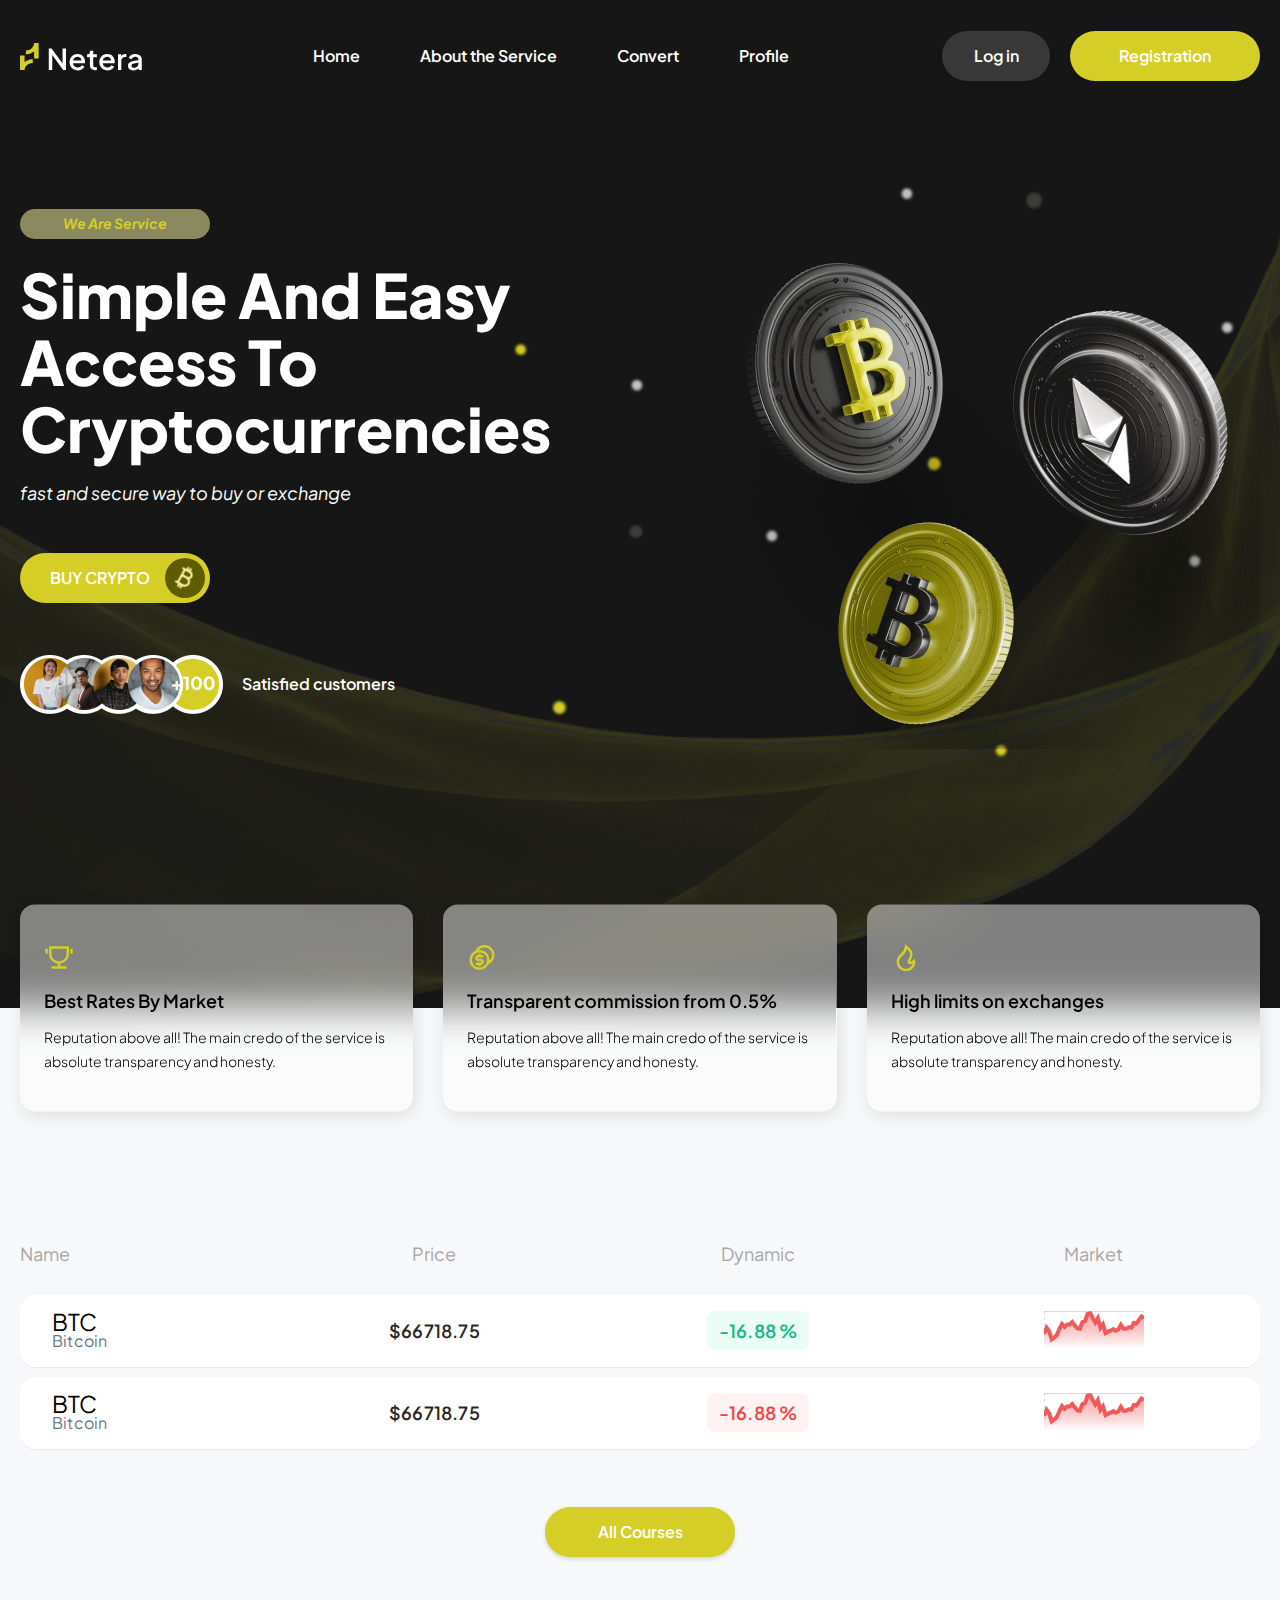
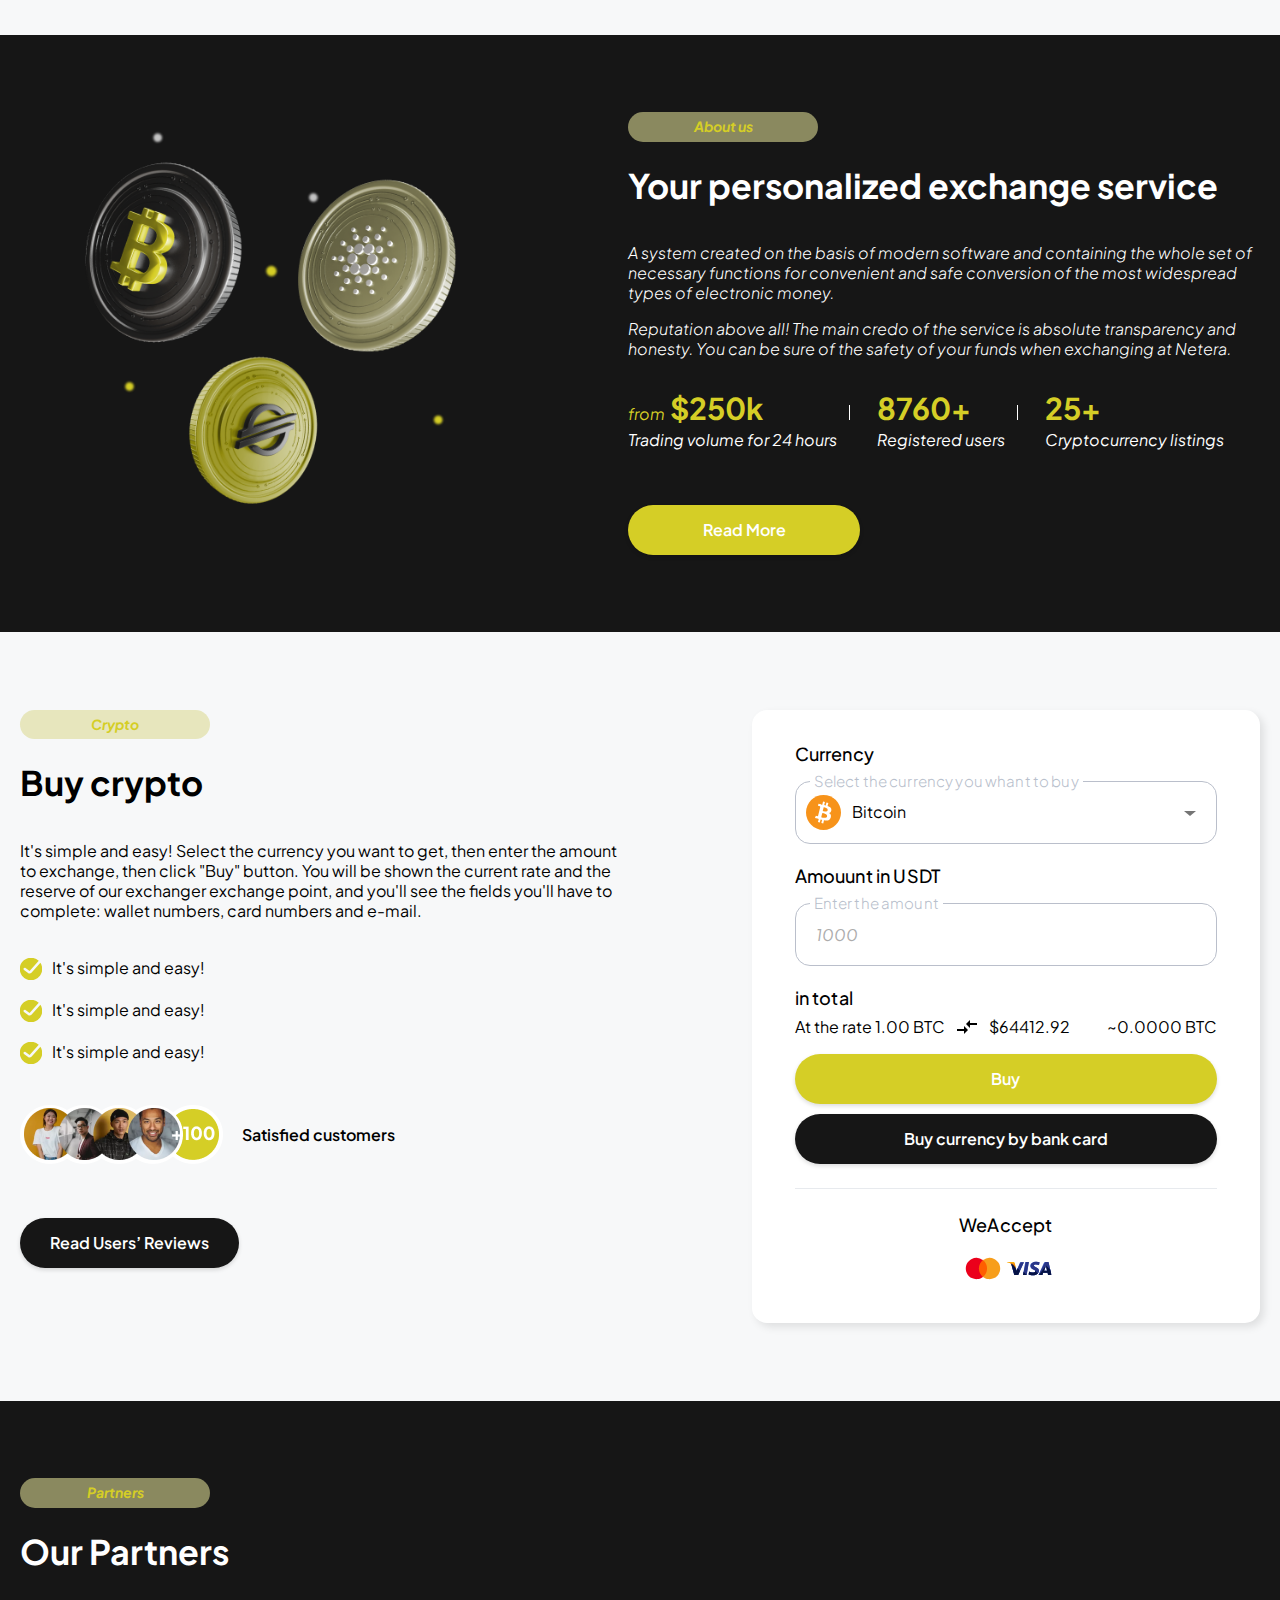
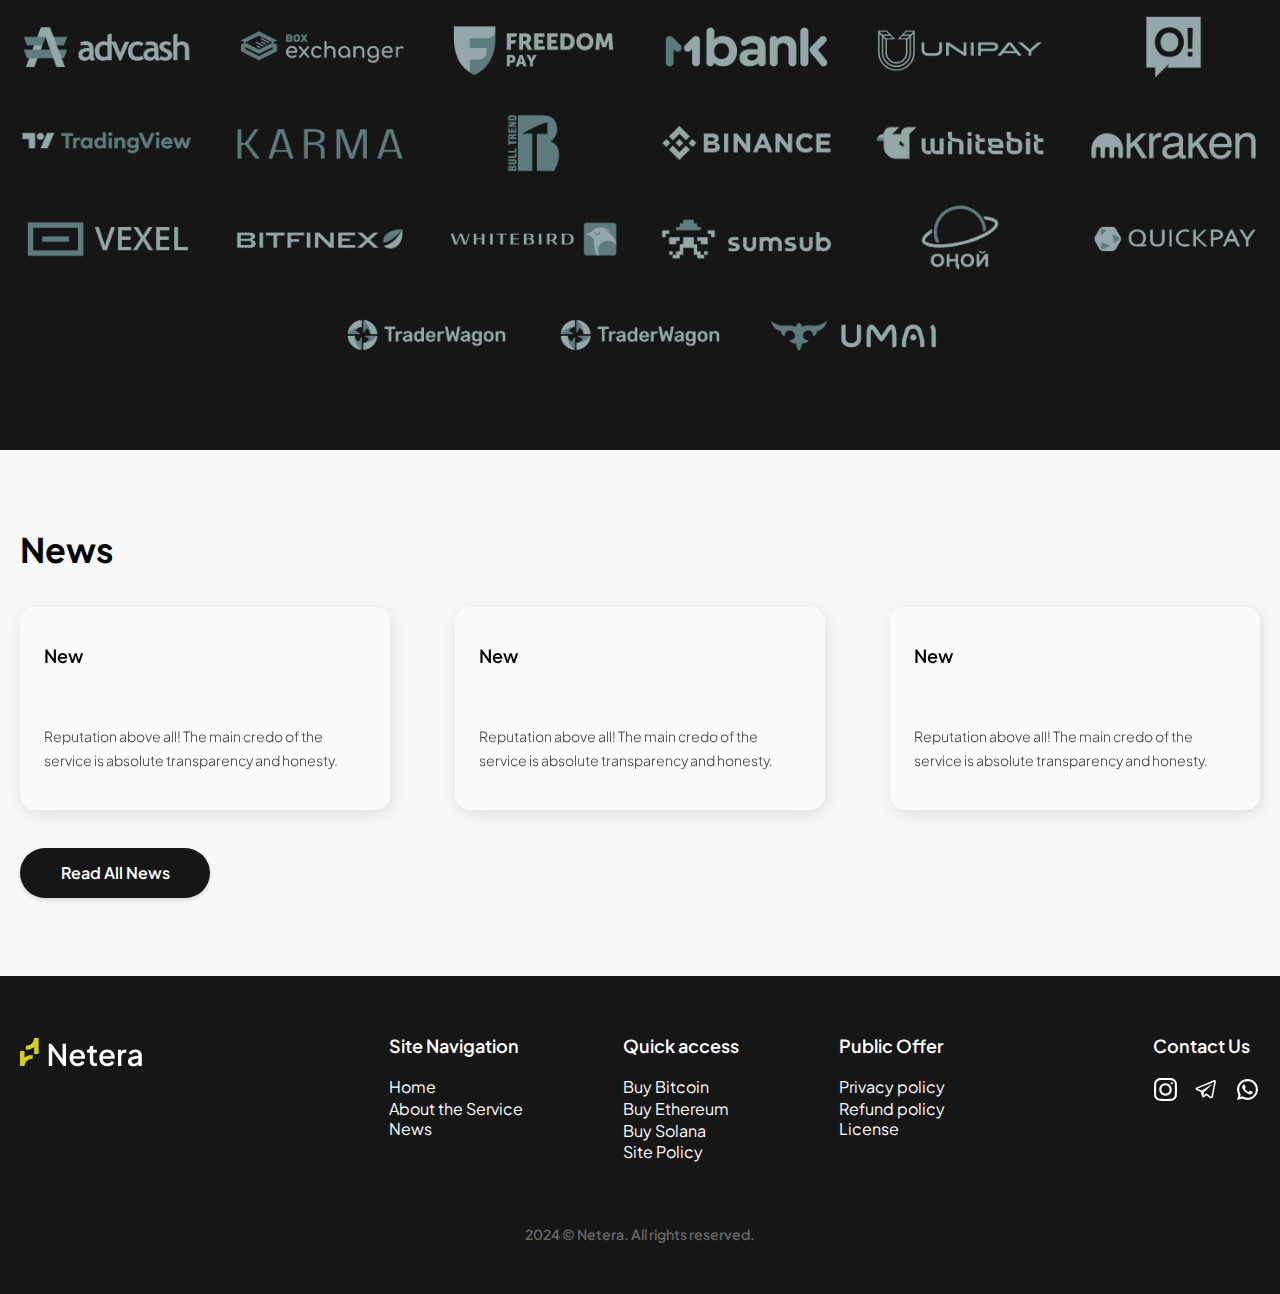
==== commit bbc21f7f: "15-07" ====
--- a/index.html
+++ b/index.html
@@ -19,19 +19,22 @@
                     <img src="assets/images/logo/logo.svg" title="" alt="" class="logo-img" />
                 </a>
                 <div class="menu-wrap">
-                    <a href="/index.html" class="logo visible-m">
+                    <a href="index.html" class="logo visible-m">
                         <img src="assets/images/logo/logo.svg" title="" alt="" class="logo-pic">
                     </a>
 
                     <div class="menu__inner d-flex jc-sb">
                         <nav class="menu">
                             <ul class="menu-list d-flex al-center">
-                                <li class="menu-item"><a href="/index.html" class="menu-item__link">Home</a></li>
-                                <li class="menu-item"><a href="/about.html" class="menu-item__link">About the
+                                <li class="menu-item"><a href="index.html" class="menu-item__link">Home</a></li>
+                                <li class="menu-item"><a href="about.html" class="menu-item__link">About the
                                         Service</a>
                                 </li>
-                                <li class="menu-item"><a href="/profile.html" class="menu-item__link">Profile</a></li>
-                                <li class="menu-item"><a href="#!" class="menu-item__link">News</a></li>
+                                <li class="menu-item"><a href="convert.html" class="menu-item__link">Convert</a>
+                                </li>
+                                <li class="menu-item"><a href="profile.html" class="menu-item__link">Profile</a>
+                                </li>
+                                <!-- <li class="menu-item"><a href="news.html" class="menu-item__link">News</a></li> -->
                             </ul>
                         </nav>
                         <div class="header__nav-close header-close">
@@ -40,19 +43,19 @@
                         </div>
                     </div>
                     <div class="btns-wrap visible-m">
-                        <a href="/login.html" class="btn btn-login">
+                        <a href="login.html" class="btn btn-login">
                             Log in
                         </a>
-                        <a href="/registration.html" class="btn btn--yellow">
+                        <a href="registration.html" class="btn btn--yellow">
                             Registration
                         </a>
                     </div>
                 </div>
                 <div class="btns-wrap hidden-m">
-                    <a href="/login.html" class="btn btn-login">
+                    <a href="login.html" class="btn btn-login">
                         Log in
                     </a>
-                    <a href="/registration.html" class="btn btn--yellow">
+                    <a href="registration.html" class="btn btn--yellow">
                         Registration
                     </a>
                 </div>
@@ -580,21 +583,9 @@
                                     <div class="select__inner">
                                         <input type="hidden" name="currency-hidden" id="form-currency" value="">
                                         <select name="currency" class="select">
-                                            <option selected value="bitcoin">
-                                                <div class="table-courses__name-wrap d-flex">
-                                                    <div class="table-courses__pic-wrap"><img
-                                                            src="https://api.netex.kg/uploads/icons/methods/btc.svg"
-                                                            alt="">
-                                                    </div>
-                                                    <div class="table-courses__name-inner">
-                                                        Bitcoin
-                                                    </div>
-                                                </div>
-                                            </option>
-                                            <option value="bitcoin">
-                                                Bitcoin</option>
-                                            <option value="bitcoin">
-                                                Bitcoin</option>
+                                            <option selected value="bitcoin">Bitcoin</option>
+                                            <option value="bitcoin">USDT</option>
+                                            <option value="bitcoin">Bitcoin</option>
                                         </select>
                                     </div>
                                 </div>
--- a/assets/css/style.css
+++ b/assets/css/style.css
@@ -1,7 +1,8 @@
 @charset "UTF-8";
+
 * {
   -webkit-box-sizing: border-box;
-          box-sizing: border-box;
+  box-sizing: border-box;
   outline: none;
 }
 
@@ -185,18 +186,18 @@
   display: -ms-flexbox;
   display: flex;
   -webkit-box-pack: center;
-      -ms-flex-pack: center;
-          justify-content: center;
+  -ms-flex-pack: center;
+  justify-content: center;
   -webkit-box-align: center;
-      -ms-flex-align: center;
-          align-items: center;
+  -ms-flex-align: center;
+  align-items: center;
   overflow: hidden;
   text-overflow: ellipsis;
   white-space: nowrap;
   color: #FFFFFF;
   background-color: #161616;
   -webkit-box-shadow: 0px 2px 4px 0px #00000024;
-          box-shadow: 0px 2px 4px 0px #00000024;
+  box-shadow: 0px 2px 4px 0px #00000024;
   min-width: 190px;
 }
 
@@ -204,7 +205,7 @@
   color: #FFFFFF;
   background-color: #D5CE26;
   -webkit-box-shadow: 0px 2px 4px 0px #00000024;
-          box-shadow: 0px 2px 4px 0px #00000024;
+  box-shadow: 0px 2px 4px 0px #00000024;
 }
 
 .btn:hover {
@@ -337,6 +338,7 @@
   background: url(../images/main-page/top-back.png) center no-repeat;
   background-size: cover;
 }
+
 .section-top .col-59 img {
   margin-left: auto;
 }
@@ -376,6 +378,7 @@
   padding-right: 60px;
   position: relative;
 }
+
 .btn--crypto::after {
   position: absolute;
   display: inline-block;
@@ -386,6 +389,7 @@
   right: 5px;
   top: 5px;
 }
+
 .btn--crypto::after {
   background: url(../images/main-page/bitcoin.svg) center no-repeat;
   background-size: auto;
@@ -410,7 +414,7 @@
 
 .tizers-wrap {
   -webkit-transform: translateY(-50%);
-          transform: translateY(-50%);
+  transform: translateY(-50%);
   display: grid;
   gap: 30px;
   grid-template-columns: repeat(auto-fit, minmax(350px, 1fr));
@@ -419,7 +423,7 @@
 .card {
   background: #FFFFFF75;
   -webkit-backdrop-filter: blur(20px);
-          backdrop-filter: blur(20px);
+  backdrop-filter: blur(20px);
   padding: 38px 24px;
   border-radius: 15px;
   -webkit-box-shadow: 2px 4px 15.6px 0px #0000001A;
@@ -432,8 +436,8 @@
   display: flex;
   -webkit-box-orient: vertical;
   -webkit-box-direction: normal;
-      -ms-flex-direction: column;
-          flex-direction: column;
+  -ms-flex-direction: column;
+  flex-direction: column;
 }
 
 .tizer-item__title {
@@ -455,6 +459,7 @@
   border-spacing: 0 10px;
   border-collapse: separate;
 }
+
 .table-courses tbody tr {
   width: 100%;
   -webkit-transition: -webkit-box-shadow 300ms cubic-bezier(0.4, 0, 0.2, 1) 0ms;
@@ -464,9 +469,10 @@
   color: black;
   background: white;
   -webkit-box-shadow: #e2e8f0 0px 1px 0px;
-          box-shadow: #e2e8f0 0px 1px 0px;
+  box-shadow: #e2e8f0 0px 1px 0px;
   border-radius: 16px;
 }
+
 .table-courses td {
   background-color: #ffffff;
   padding: 16px;
@@ -481,24 +487,29 @@
   text-align: left;
   border: none;
 }
+
 .table-courses td:first-child {
   border-top-left-radius: 16px;
   border-bottom-left-radius: 16px;
 }
+
 .table-courses td:not(:first-child) {
   text-align: center;
 }
+
 .table-courses td:nth-child(3) {
   display: -webkit-box;
   display: -ms-flexbox;
   display: flex;
   -webkit-box-pack: center;
-      -ms-flex-pack: center;
-          justify-content: center;
-}
+  -ms-flex-pack: center;
+  justify-content: center;
+}
+
 .table-courses th:not(:first-child) {
   text-align: center;
 }
+
 .table-courses td:last-child {
   border-bottom-right-radius: 16px;
   border-top-right-radius: 16px;
@@ -530,12 +541,13 @@
   display: flex;
   -webkit-box-orient: vertical;
   -webkit-box-direction: normal;
-      -ms-flex-direction: column;
-          flex-direction: column;
+  -ms-flex-direction: column;
+  flex-direction: column;
   -webkit-box-pack: justify;
-      -ms-flex-pack: justify;
-          justify-content: space-between;
-}
+  -ms-flex-pack: justify;
+  justify-content: space-between;
+}
+
 .table-courses__name-inner span {
   margin-right: 0px;
   font-size: 23px;
@@ -564,10 +576,12 @@
   padding: 8px 12px;
   border-radius: 8px;
 }
+
 .table-courses__dinamic.green {
   background: #ecfdf5;
   color: #10b981;
 }
+
 .table-courses__dinamic.red {
   background: #fef2f2;
   color: #ef4444;
@@ -576,6 +590,7 @@
 .section-courses {
   padding-top: 0;
 }
+
 .section-courses .btn {
   margin: 48px auto 0;
 }
@@ -603,6 +618,7 @@
   font-weight: 300;
   line-height: 20.16px;
 }
+
 .section-exchange__text p:not(:first-child) {
   margin-top: 16px;
 }
@@ -616,10 +632,12 @@
   width: -moz-fit-content;
   width: fit-content;
 }
+
 .plus-item:not(:last-child) {
   margin-right: 40px;
   position: relative;
 }
+
 .plus-item:not(:last-child)::after {
   position: absolute;
   display: inline-block;
@@ -630,6 +648,7 @@
   right: -13px;
   top: 15px;
 }
+
 .plus-item:not(:last-child)::after {
   background-color: #FFFFFF;
 }
@@ -640,6 +659,7 @@
   line-height: 37.8px;
   color: #D5CE26;
 }
+
 .plus-item__num span {
   font-size: 16px;
   font-style: italic;
@@ -658,25 +678,31 @@
 .section-buy .customers__wrap {
   margin-top: 40px;
 }
+
 .section-buy .col-59 {
   padding-right: 124px;
 }
+
 .section-buy .col-59 .btn {
   margin-top: 54px;
 }
+
 .section-buy .col-41 {
   background-color: #ffffff;
   padding: 32px 43px;
   border-radius: 15px;
   -webkit-box-shadow: 4px 4px 8px 0px #0000001A;
-          box-shadow: 4px 4px 8px 0px #0000001A;
-}
+  box-shadow: 4px 4px 8px 0px #0000001A;
+}
+
 .section-buy .col-41 .btns-wrap {
   margin-top: 15px;
 }
+
 .section-buy .col-41 .btn {
   width: 100%;
 }
+
 .section-buy .col-41 .btn:not(:first-child) {
   margin-top: 10px;
 }
@@ -696,6 +722,7 @@
   padding-left: 32px;
   position: relative;
 }
+
 .list-done li::before {
   position: absolute;
   display: inline-block;
@@ -706,9 +733,11 @@
   right: auto;
   top: 0;
 }
+
 .list-done li::before {
   background: url(../images/main-page/done.svg) center no-repeat;
 }
+
 .list-done li:not(:first-child) {
   margin-top: 19px;
 }
@@ -718,12 +747,13 @@
   display: -ms-flexbox;
   display: flex;
   -ms-flex-wrap: wrap;
-      flex-wrap: wrap;
+  flex-wrap: wrap;
   -webkit-box-pack: center;
-      -ms-flex-pack: center;
-          justify-content: center;
+  -ms-flex-pack: center;
+  justify-content: center;
   gap: 20px 40px;
 }
+
 .partners-wrap .partner-item {
   width: calc((100% - 200px) / 6);
 }
@@ -795,15 +825,16 @@
 }
 
 .new-select {
-  padding-left: 66px !important;
+  padding-left: 56px !important;
   position: relative;
   display: -webkit-box;
   display: -ms-flexbox;
   display: flex;
   -webkit-box-align: center;
-      -ms-flex-align: center;
-          align-items: center;
-}
+  -ms-flex-align: center;
+  align-items: center;
+}
+
 .new-select::before {
   position: absolute;
   content: "";
@@ -811,7 +842,7 @@
   left: 20px;
   width: 35px;
   height: 35px;
-  background: url(../images/icons/pay/bitcoin.svg) no-repeat center;
+  /* background: url(../images/icons/pay/bitcoin.svg) no-repeat center; */
   background-size: contain;
 }
 
@@ -853,7 +884,7 @@
 
 .new-select.on:after {
   -webkit-transform: rotate(180deg);
-          transform: rotate(180deg);
+  transform: rotate(180deg);
 }
 
 .new-select__list {
@@ -863,7 +894,7 @@
   border: 0.2px solid #FFFFFF;
   border-radius: 15px;
   -webkit-box-shadow: 2px 4px 15.6px 0px #0000001A;
-          box-shadow: 2px 4px 15.6px 0px #0000001A;
+  box-shadow: 2px 4px 15.6px 0px #0000001A;
   cursor: pointer;
   width: 310px;
   max-height: 206px;
@@ -871,16 +902,17 @@
   z-index: 4;
   background: #ffffff;
   -webkit-user-select: none;
-     -moz-user-select: none;
-      -ms-user-select: none;
-          user-select: none;
+  -moz-user-select: none;
+  -ms-user-select: none;
+  user-select: none;
   padding: 12px 16px;
   overflow: auto;
   scrollbar-width: none;
   -ms-overflow-style: none;
 }
+
 .new-select__list span {
-  padding-left: 46px;
+  padding-left: 56px;
 }
 
 .with-search .new-select__list {
@@ -979,12 +1011,14 @@
   gap: 65px;
   grid-template-columns: repeat(auto-fit, minmax(350px, 1fr));
 }
+
 .news-wrap .news-item__title {
   font-size: 18px;
   font-weight: 600;
   line-height: 22.68px;
   color: #000000;
 }
+
 .news-wrap .news-item__prev-text {
   margin-top: 57px;
   font-size: 14px;
@@ -997,18 +1031,21 @@
 footer {
   padding: 60px 0 50px;
 }
+
 footer .footer-menu__title {
   font-size: 18px;
   font-weight: 600;
   line-height: 22.68px;
   margin-bottom: 19px;
 }
+
 footer .menu-item a {
   font-size: 16px;
   font-weight: 400;
   line-height: 20.16px;
   padding: 0;
 }
+
 footer .menu-item:not(:last-child) {
   margin-top: 2px;
   margin-right: 0;
@@ -1030,9 +1067,11 @@
   width: -moz-fit-content;
   width: fit-content;
 }
+
 .socials-links svg {
   fill: #ffffff;
 }
+
 .socials-links svg:hover {
   fill: #D5CE26;
 }
@@ -1042,12 +1081,13 @@
   display: -ms-flexbox;
   display: flex;
   -webkit-box-pack: center;
-      -ms-flex-pack: center;
-          justify-content: center;
+  -ms-flex-pack: center;
+  justify-content: center;
   -webkit-box-align: center;
-      -ms-flex-align: center;
-          align-items: center;
-}
+  -ms-flex-align: center;
+  align-items: center;
+}
+
 .social-link__item:not(:last-child) {
   margin-right: 16px;
 }
@@ -1066,6 +1106,7 @@
   max-width: 1000px;
   margin: 0 auto;
 }
+
 .page-about .section-top__title,
 .page-about .section-top__text {
   text-align: center;
@@ -1080,7 +1121,7 @@
 .card-transparent {
   border: 0.2px solid #FFFFFF;
   -webkit-box-shadow: 2px 4px 15.6px 0px #0000001A;
-          box-shadow: 2px 4px 15.6px 0px #0000001A;
+  box-shadow: 2px 4px 15.6px 0px #0000001A;
   background: #FFFFFF0D;
   padding: 18px 20px;
   border-radius: 15px;
@@ -1111,24 +1152,27 @@
   font-weight: 600;
   line-height: 20.16px;
 }
+
 .company-info-item .card-transparent {
   padding: 12px 20px;
 }
+
 .company-info-item:not(:nth-child(3)) .company-info-item__title {
   display: block;
   margin-bottom: 12px;
 }
+
 .company-info-item:nth-child(3) {
   display: -webkit-box;
   display: -ms-flexbox;
   display: flex;
   -webkit-box-orient: vertical;
   -webkit-box-direction: normal;
-      -ms-flex-direction: column;
-          flex-direction: column;
+  -ms-flex-direction: column;
+  flex-direction: column;
   -webkit-box-pack: justify;
-      -ms-flex-pack: justify;
-          justify-content: space-between;
+  -ms-flex-pack: justify;
+  justify-content: space-between;
 }
 
 .company-info-item__title {
@@ -1154,6 +1198,7 @@
   text-align: center;
   color: #ffffff;
 }
+
 .form__desc a {
   color: #D5CE26;
 }
@@ -1166,6 +1211,7 @@
 .form {
   max-width: 516px;
 }
+
 .form .title {
   text-align: center;
 }
@@ -1173,12 +1219,13 @@
 .form__inner {
   margin-top: 33px;
   -webkit-box-shadow: 2px 4px 15.6px 0px #0000001A;
-          box-shadow: 2px 4px 15.6px 0px #0000001A;
+  box-shadow: 2px 4px 15.6px 0px #0000001A;
   padding: 20px;
   background: #FFFFFF1A;
   border-radius: 15px;
 }
-#enterForm .form__inner ~ a {
+
+#enterForm .form__inner~a {
   display: block;
   margin-left: auto;
   margin-top: 6px;
@@ -1231,22 +1278,27 @@
 #registrationForm.form {
   max-width: 566px;
 }
+
 #registrationForm .form__inputs-wrap {
   display: -webkit-box;
   display: -ms-flexbox;
   display: flex;
   -ms-flex-wrap: wrap;
-      flex-wrap: wrap;
+  flex-wrap: wrap;
   -webkit-box-pack: justify;
-      -ms-flex-pack: justify;
-          justify-content: space-between;
-}
+  -ms-flex-pack: justify;
+  justify-content: space-between;
+}
+
 #registrationForm .input-wrap {
   width: 100%;
 }
-#registrationForm .input-wrap:first-child, #registrationForm .input-wrap:nth-child(2) {
+
+#registrationForm .input-wrap:first-child,
+#registrationForm .input-wrap:nth-child(2) {
   width: calc((100% - 10px) / 2);
 }
+
 #registrationForm .input-wrap:nth-child(2) {
   margin-top: 0;
 }
@@ -1267,8 +1319,8 @@
 input.checkbox-input {
   display: none;
   -webkit-appearance: none;
-     -moz-appearance: none;
-          appearance: none;
+  -moz-appearance: none;
+  appearance: none;
   position: absolute;
   border: 0;
 }
@@ -1318,7 +1370,7 @@
   opacity: 0;
 }
 
-input.checkbox-input:checked + .consent-checkbox-label:after {
+input.checkbox-input:checked+.consent-checkbox-label:after {
   opacity: 1;
 }
 
@@ -1326,9 +1378,11 @@
 header.header-account {
   padding: 14px 0 0 0;
 }
+
 header.header-account .menu-item a {
   padding: 24px 0;
 }
+
 header.header-account .menu-item:not(:last-child) {
   margin-right: 50px;
 }
@@ -1341,11 +1395,12 @@
   width: 50px;
   margin-left: 12px;
 }
+
 .account__pic-wrap img {
   width: 100%;
   height: 100%;
   -o-object-fit: cover;
-     object-fit: cover;
+  object-fit: cover;
 }
 
 .account__data {
@@ -1354,11 +1409,11 @@
   display: flex;
   -webkit-box-orient: vertical;
   -webkit-box-direction: normal;
-      -ms-flex-direction: column;
-          flex-direction: column;
+  -ms-flex-direction: column;
+  flex-direction: column;
   -webkit-box-pack: justify;
-      -ms-flex-pack: justify;
-          justify-content: space-between;
+  -ms-flex-pack: justify;
+  justify-content: space-between;
 }
 
 .account__name {
@@ -1384,14 +1439,17 @@
   height: 30px;
   cursor: pointer;
 }
+
 .account__burger span {
   -webkit-transition: all 0.3s ease-in-out;
   transition: all 0.3s ease-in-out;
 }
+
 header.header-account .account__burger .menu-item a {
   padding: 3px 0;
   margin-left: auto;
 }
+
 header.header-account .account__burger .menu-item:not(:last-child) {
   margin-right: 0;
 }
@@ -1400,14 +1458,16 @@
   top: 50%;
   width: 40px;
   -webkit-transform: rotate(45deg);
-          transform: rotate(45deg);
-}
+  transform: rotate(45deg);
+}
+
 .account__burger.opened span::before {
   display: none;
 }
+
 .account__burger.opened span:after {
   -webkit-transform: rotate(-90deg);
-          transform: rotate(-90deg);
+  transform: rotate(-90deg);
   width: 40px;
   top: 0;
 }
@@ -1458,12 +1518,12 @@
   right: 0;
   border: 0.2px solid #FFFFFF;
   -webkit-box-shadow: 2px 4px 15.6px 0px #0000001A;
-          box-shadow: 2px 4px 15.6px 0px #0000001A;
+  box-shadow: 2px 4px 15.6px 0px #0000001A;
   background: #0000001A;
   padding: 14px 24px;
   border-radius: 15px;
   -webkit-backdrop-filter: blur(20px);
-          backdrop-filter: blur(20px);
+  backdrop-filter: blur(20px);
 }
 
 .account__menu-wrap.opened {
@@ -1474,10 +1534,12 @@
 .header-bottom {
   background-color: #2E2E2E;
 }
+
 .header-bottom .header__wrap {
   padding-right: 60px;
   padding-left: 213px;
 }
+
 .header-bottom .menu-item a:not(:last-child) {
   padding: 20px 0;
   margin-right: 55px;
@@ -1491,7 +1553,7 @@
 .account-card {
   padding: 20px 30px;
   -webkit-box-shadow: 2px 4px 15.6px 0px #0000001A;
-          box-shadow: 2px 4px 15.6px 0px #0000001A;
+  box-shadow: 2px 4px 15.6px 0px #0000001A;
   background: #FFFFFF1A;
   border-radius: 15px;
 }
@@ -1507,6 +1569,7 @@
 .page-convert .select-wrap {
   position: relative;
 }
+
 .page-convert .select-wrap input {
   color: #ffffff;
   font-style: normal;
@@ -1515,9 +1578,11 @@
   line-height: 27.72px;
   text-align: left;
 }
+
 .page-convert .select-wrap input {
   height: 80px;
 }
+
 .page-convert .select-wrap .select__inner {
   position: absolute;
   background-color: transparent;
@@ -1528,6 +1593,7 @@
   width: -moz-fit-content;
   width: fit-content;
 }
+
 .page-convert .select-wrap .select__inner select,
 .page-convert .select-wrap .select__inner .new-select {
   background-color: transparent;
@@ -1550,38 +1616,56 @@
 .text-in-border {
   border: 0.5px solid #FFFFFF;
   -webkit-box-shadow: 2px 4px 15.6px 0px #0000001A;
-          box-shadow: 2px 4px 15.6px 0px #0000001A;
+  box-shadow: 2px 4px 15.6px 0px #0000001A;
   border-radius: 15px;
   padding: 10px 26px;
   color: #2EAB0E;
 }
 
+.convert-items {
+  display: flex;
+  flex-direction: column;
+  gap: 12px;
+  position: relative;
+}
+
+.convert-items.reverse {
+  flex-direction: column-reverse;
+}
+
 .convert-item__row:not(:first-child) {
   margin-top: 14px;
 }
 
+.convert-item__row:last-child {
+  height: 42px;
+}
+
 .convert-item {
-  position: relative;
-}
-.convert-item:not(:first-child) {
-  margin-top: 12px;
+  height: 220px;
 }
 
 .btn-change {
+  cursor: pointer;
   width: 80px;
   height: 80px;
   border-radius: 50%;
   background-color: #D5CE26;
   position: absolute;
   left: calc(50% - 40px);
-  top: 0;
-  -webkit-transform: translateY(-50%);
-          transform: translateY(-50%);
+  top: 186px;
   z-index: 3;
   background-image: url(../images/icons/change.svg);
   background-repeat: no-repeat;
   background-position: center;
   background-size: 40%;
+  transition: transform 0.5s;
+  transform-origin: center;
+}
+
+.rotate {
+  transform-origin: center;
+  transform: rotate(180deg);
 }
 
 .section-convert__info {
@@ -1600,6 +1684,7 @@
   line-height: 27.72px;
   text-align: left;
   padding-right: 70px;
+  width: 186px;
 }
 
 .page-convert .new-select:after {
@@ -1620,7 +1705,7 @@
 
 .page-convert .new-select.on:after {
   -webkit-transform: rotate(-135deg);
-          transform: rotate(-135deg);
+  transform: rotate(-135deg);
   top: 30px;
 }
 
@@ -1628,7 +1713,7 @@
   top: 62px;
   background: #0000001A;
   -webkit-backdrop-filter: blur(20px);
-          backdrop-filter: blur(20px);
+  backdrop-filter: blur(20px);
 }
 
 .new-select__list input[type="search"] {
@@ -1693,12 +1778,14 @@
 .banners-swiper {
   position: relative;
 }
+
 .banners-swiper img {
   width: 100%;
   height: 100%;
   -o-object-fit: cover;
-     object-fit: cover;
-}
+  object-fit: cover;
+}
+
 .banners-swiper .swiper-slide {
   min-height: 120px;
 }
@@ -1708,6 +1795,7 @@
   bottom: 10% !important;
   z-index: 2;
 }
+
 .swiper-pagination-banners .swiper-pagination-bullet {
   width: 20px;
   height: 20px;
@@ -1716,10 +1804,12 @@
   border-radius: 100%;
   cursor: pointer;
 }
+
 .swiper-pagination-banners .swiper-pagination-bullet-active {
   background: #ffffff;
 }
-.swiper-container-horizontal > .swiper-pagination-banners.swiper-pagination-bullets .swiper-pagination-bullet {
+
+.swiper-container-horizontal>.swiper-pagination-banners.swiper-pagination-bullets .swiper-pagination-bullet {
   margin: 0px 11px;
 }
 
@@ -1732,18 +1822,21 @@
   margin-left: 0;
   margin-right: 20px;
 }
+
 .section-account-info .account__pic-wrap img {
   width: 100%;
   height: 100%;
   -o-object-fit: cover;
-     object-fit: cover;
-}
+  object-fit: cover;
+}
+
 .section-account-info .account__name {
   font-size: 20px;
   font-weight: 600;
   line-height: 25.2px;
   text-align: center;
 }
+
 .section-account-info .account__name,
 .section-account-info .account__email {
   text-align: left;
@@ -1759,10 +1852,11 @@
   color: #A7A7A7;
   border: 0.2px solid #FFFFFF;
   -webkit-box-shadow: 2px 4px 15.6px 0px #0000001A;
-          box-shadow: 2px 4px 15.6px 0px #0000001A;
+  box-shadow: 2px 4px 15.6px 0px #0000001A;
   border-radius: 15px;
   cursor: pointer;
 }
+
 .history-btn p {
   margin-left: 10px;
 }
@@ -1774,16 +1868,20 @@
   display: flex;
   -webkit-box-orient: vertical;
   -webkit-box-direction: normal;
-      -ms-flex-direction: column;
-          flex-direction: column;
+  -ms-flex-direction: column;
+  flex-direction: column;
   -webkit-box-pack: justify;
-      -ms-flex-pack: justify;
-          justify-content: space-between;
-}
-.account-item:first-child, .account-item:last-child {
+  -ms-flex-pack: justify;
+  justify-content: space-between;
+}
+
+.account-item:first-child,
+.account-item:last-child {
   width: 26%;
 }
-.account-item:nth-child(2), .account-item:nth-child(3) {
+
+.account-item:nth-child(2),
+.account-item:nth-child(3) {
   width: 20%;
 }
 
@@ -1794,6 +1892,7 @@
 .account-options-wrap {
   margin-top: 13px;
 }
+
 .account-options-wrap .account-card {
   width: calc((100% - 20px) / 2);
 }
@@ -1804,6 +1903,7 @@
   cursor: pointer;
   text-align: center;
 }
+
 .option-item.card-transparent .option-item__name {
   margin-left: 26px;
 }
@@ -1816,7 +1916,7 @@
   margin-top: 17px;
   background: linear-gradient(359.17deg, #D5CE26 0.59%, #6F6B14 99.17%);
   -webkit-box-shadow: 2px 4px 15.6px 0px #0000001A;
-          box-shadow: 2px 4px 15.6px 0px #0000001A;
+  box-shadow: 2px 4px 15.6px 0px #0000001A;
   padding: 20px 30px 30px 48px;
   border-radius: 15px;
   height: 191px;
@@ -1834,6 +1934,7 @@
   line-height: 40.32px;
   margin-top: 14px;
 }
+
 .option-item__balance:last-child {
   font-size: 24px;
   font-weight: 300;
@@ -1862,16 +1963,17 @@
   display: -ms-flexbox;
   display: flex;
   -webkit-box-pack: center;
-      -ms-flex-pack: center;
-          justify-content: center;
+  -ms-flex-pack: center;
+  justify-content: center;
   -webkit-box-align: center;
-      -ms-flex-align: center;
-          align-items: center;
+  -ms-flex-align: center;
+  align-items: center;
 }
 
 .methods .option-item.card-transparent {
   width: 100%;
 }
+
 .methods .option-item.card-transparent:not(:first-child) {
   margin-top: 16px;
 }
@@ -1892,6 +1994,7 @@
   line-height: 20.16px;
   color: #D5CE26;
 }
+
 .section-assets__link svg {
   margin-left: 6px;
 }
@@ -1899,35 +2002,42 @@
 .page-account table {
   border-collapse: separate;
 }
+
 .page-account .table-courses tbody tr,
 .page-account .table-courses td {
   background: #ffffff0f;
   color: #ffffff;
 }
+
 .page-account .table-courses tbody tr {
   -webkit-box-shadow: 2px 4px 15.6px 0px #0000001A;
-          box-shadow: 2px 4px 15.6px 0px #0000001A;
+  box-shadow: 2px 4px 15.6px 0px #0000001A;
   border: 0.2px solid #FFFFFF;
   border-bottom: 1px solid #ccc;
   /* добавляем границу внизу строки */
 }
+
 .page-account .table-courses tbody td:not(:first-child),
 .page-account .table-courses tbody tr:not(:first-child) {
   display: table-cell;
   text-align: end;
 }
+
 .page-account .table-courses__name-inner span {
   color: #ffffff;
 }
+
 .page-account .table-courses__name-inner {
   color: #ffffff;
 }
+
 .page-account .btns-wrap {
   display: -webkit-inline-box;
   display: -ms-inline-flexbox;
   display: inline-flex;
   text-align: end;
 }
+
 .page-account .btns-wrap .btn:last-child {
   margin-left: 13px;
 }
@@ -1955,14 +2065,16 @@
   .account-options-wrap .account-card {
     width: 100%;
   }
+
   .account-options-wrap .account-card:not(:first-child) {
     margin-top: 13px;
   }
 }
+
 @media screen and (max-width: 1220px) {
   .tizers-wrap {
     -webkit-transform: translateY(0);
-            transform: translateY(0);
+    transform: translateY(0);
   }
 
   .section-top {
@@ -1983,9 +2095,11 @@
   .header-account .menu__inner {
     display: none;
   }
+
   .header-account .header-bottom {
     display: none;
   }
+
   .header-account .account__menu-wrap {
     width: 200px;
     overflow-y: scroll;
@@ -2008,6 +2122,7 @@
     padding-top: 60px;
   }
 }
+
 @media screen and (max-width: 1010px) {
   .col-100-m {
     width: 100% !important;
@@ -2064,11 +2179,11 @@
     display: -ms-flexbox;
     display: flex;
     -webkit-box-pack: center;
-        -ms-flex-pack: center;
-            justify-content: center;
+    -ms-flex-pack: center;
+    justify-content: center;
     -webkit-box-align: center;
-        -ms-flex-align: center;
-            align-items: center;
+    -ms-flex-align: center;
+    align-items: center;
     overflow-y: scroll;
   }
 
@@ -2084,14 +2199,15 @@
   header .menu-list {
     -webkit-box-orient: vertical;
     -webkit-box-direction: normal;
-        -ms-flex-direction: column;
-            flex-direction: column;
+    -ms-flex-direction: column;
+    flex-direction: column;
     margin-top: 100px;
   }
 
   header .menu-item:not(:last-child) {
     margin-right: 0;
   }
+
   header .menu-item:not(:first-child) {
     margin-top: 30px;
   }
@@ -2129,8 +2245,8 @@
   .footer__wrap {
     -webkit-box-orient: vertical;
     -webkit-box-direction: normal;
-        -ms-flex-direction: column;
-            flex-direction: column;
+    -ms-flex-direction: column;
+    flex-direction: column;
     gap: 40px;
   }
 
@@ -2138,7 +2254,9 @@
     gap: 40px 60px;
   }
 }
+
 @media screen and (max-width: 800px) {
+
   .table-courses td:nth-child(3),
   .table-courses td:last-child,
   .table-courses th:nth-child(3),
@@ -2192,6 +2310,7 @@
     padding: 10px;
   }
 }
+
 @media screen and (max-width: 640px) {
   .page:not(.page-main) .section-top {
     padding-bottom: 50px;
@@ -2250,8 +2369,8 @@
   .plus-items-wrap {
     -webkit-box-orient: vertical;
     -webkit-box-direction: normal;
-        -ms-flex-direction: column;
-            flex-direction: column;
+    -ms-flex-direction: column;
+    flex-direction: column;
   }
 
   .plus-item:not(:last-child) {
@@ -2278,8 +2397,8 @@
   .result__inner {
     -webkit-box-orient: vertical;
     -webkit-box-direction: normal;
-        -ms-flex-direction: column;
-            flex-direction: column;
+    -ms-flex-direction: column;
+    flex-direction: column;
   }
 
   .currency__title {
@@ -2303,8 +2422,8 @@
 
   .footer__inner {
     -webkit-box-pack: start;
-        -ms-flex-pack: start;
-            justify-content: flex-start;
+    -ms-flex-pack: start;
+    justify-content: flex-start;
   }
 
   .socials-links {
@@ -2315,9 +2434,11 @@
     margin-top: 40px;
   }
 
-  #registrationForm .input-wrap:first-child, #registrationForm .input-wrap:nth-child(2) {
+  #registrationForm .input-wrap:first-child,
+  #registrationForm .input-wrap:nth-child(2) {
     width: 100%;
   }
+
   #registrationForm .input-wrap:nth-child(2) {
     margin-top: 6px;
   }
@@ -2330,13 +2451,12 @@
     width: 60px;
     height: 60px;
     left: calc(50% - 25px);
-    top: -10px;
     -webkit-transform: 0;
-            transform: 0;
-  }
-
-  .convert-item:not(:first-child) {
-    margin-top: 22px;
+    transform: 0;
+  }
+
+  .page-convert .new-select {
+    width: 160px;
   }
 
   .section-convert__btn {
@@ -2410,6 +2530,7 @@
     display: none;
   }
 }
+
 @media screen and (max-width: 500px) {
   .container {
     padding: 0 14px;
@@ -2445,14 +2566,15 @@
     padding-right: 40px;
   }
 }
-[data-value="bitcoin"] {
-  position: relative;
-}
-
-[data-value="bitcoin"]::after {
+
+[data-value="Bitcoin"] {
+  position: relative;
+}
+
+[data-value="Bitcoin"]::before {
   position: absolute;
   top: calc(50% - 17px);
-  left: 0;
+  left: 10px;
   content: "";
   width: 35px;
   height: 35px;
@@ -2464,10 +2586,10 @@
   position: relative;
 }
 
-[data-value="ada"]::after {
+[data-value="ada"]::before {
   position: absolute;
   top: calc(50% - 17px);
-  left: 0;
+  left: 10px;
   content: "";
   width: 35px;
   height: 35px;
@@ -2479,10 +2601,10 @@
   position: relative;
 }
 
-[data-value="alice"]::after {
+[data-value="alice"]::before {
   position: absolute;
   top: calc(50% - 17px);
-  left: 0;
+  left: 10px;
   content: "";
   width: 35px;
   height: 35px;
@@ -2494,10 +2616,10 @@
   position: relative;
 }
 
-[data-value="bitcoin-cash"]::after {
+[data-value="bitcoin-cash"]::before {
   position: absolute;
   top: calc(50% - 17px);
-  left: 0;
+  left: 10px;
   content: "";
   width: 35px;
   height: 35px;
@@ -2509,10 +2631,10 @@
   position: relative;
 }
 
-[data-value="doge"]::after {
+[data-value="doge"]::before {
   position: absolute;
   top: calc(50% - 17px);
-  left: 0;
+  left: 10px;
   content: "";
   width: 35px;
   height: 35px;
@@ -2524,10 +2646,10 @@
   position: relative;
 }
 
-[data-value="dot"]::after {
+[data-value="dot"]::before {
   position: absolute;
   top: calc(50% - 17px);
-  left: 0;
+  left: 10px;
   content: "";
   width: 35px;
   height: 35px;
@@ -2539,10 +2661,10 @@
   position: relative;
 }
 
-[data-value="eos"]::after {
+[data-value="eos"]::before {
   position: absolute;
   top: calc(50% - 17px);
-  left: 0;
+  left: 10px;
   content: "";
   width: 35px;
   height: 35px;
@@ -2554,10 +2676,10 @@
   position: relative;
 }
 
-[data-value="etc"]::after {
+[data-value="etc"]::before {
   position: absolute;
   top: calc(50% - 17px);
-  left: 0;
+  left: 10px;
   content: "";
   width: 35px;
   height: 35px;
@@ -2569,10 +2691,10 @@
   position: relative;
 }
 
-[data-value="grt"]::after {
+[data-value="grt"]::before {
   position: absolute;
   top: calc(50% - 17px);
-  left: 0;
+  left: 10px;
   content: "";
   width: 35px;
   height: 35px;
@@ -2584,10 +2706,10 @@
   position: relative;
 }
 
-[data-value="ltc"]::after {
+[data-value="ltc"]::before {
   position: absolute;
   top: calc(50% - 17px);
-  left: 0;
+  left: 10px;
   content: "";
   width: 35px;
   height: 35px;
@@ -2599,10 +2721,10 @@
   position: relative;
 }
 
-[data-value="mana"]::after {
+[data-value="mana"]::before {
   position: absolute;
   top: calc(50% - 17px);
-  left: 0;
+  left: 10px;
   content: "";
   width: 35px;
   height: 35px;
@@ -2614,10 +2736,10 @@
   position: relative;
 }
 
-[data-value="sand"]::after {
+[data-value="sand"]::before {
   position: absolute;
   top: calc(50% - 17px);
-  left: 0;
+  left: 10px;
   content: "";
   width: 35px;
   height: 35px;
@@ -2629,10 +2751,10 @@
   position: relative;
 }
 
-[data-value="shib"]::after {
+[data-value="shib"]::before {
   position: absolute;
   top: calc(50% - 17px);
-  left: 0;
+  left: 10px;
   content: "";
   width: 35px;
   height: 35px;
@@ -2644,10 +2766,10 @@
   position: relative;
 }
 
-[data-value="sol"]::after {
+[data-value="sol"]::before {
   position: absolute;
   top: calc(50% - 17px);
-  left: 0;
+  left: 10px;
   content: "";
   width: 35px;
   height: 35px;
@@ -2659,10 +2781,10 @@
   position: relative;
 }
 
-[data-value="trx"]::after {
+[data-value="trx"]::before {
   position: absolute;
   top: calc(50% - 17px);
-  left: 0;
+  left: 10px;
   content: "";
   width: 35px;
   height: 35px;
@@ -2670,17 +2792,17 @@
   background-size: contain;
 }
 
-[data-value="usdt"] {
-  position: relative;
-}
-
-[data-value="usdt"]::after {
+[data-value="USDT"] {
+  position: relative;
+}
+
+[data-value="USDT"]::before {
   position: absolute;
   top: calc(50% - 17px);
-  left: 0;
+  left: 10px;
   content: "";
   width: 35px;
   height: 35px;
   background: url(../images/icons/pay/usdt.svg) no-repeat center;
   background-size: contain;
-}
+}